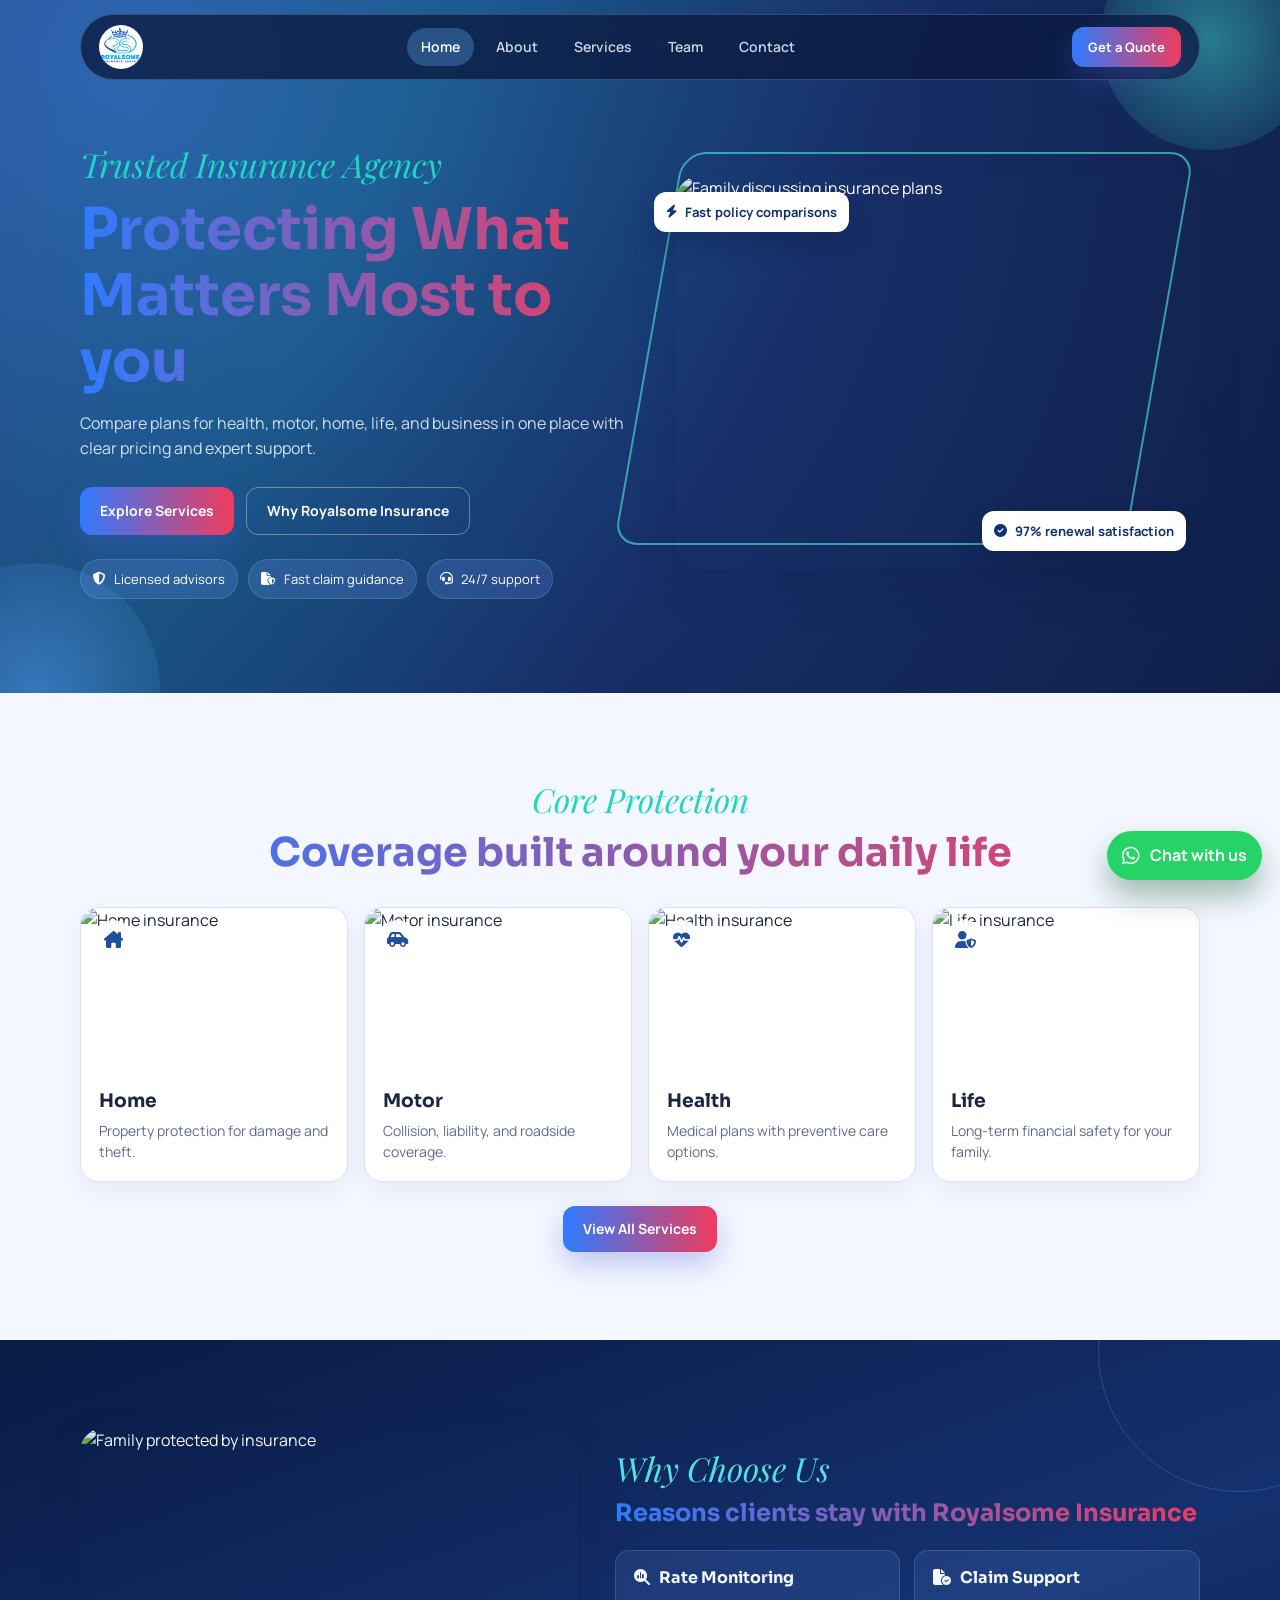
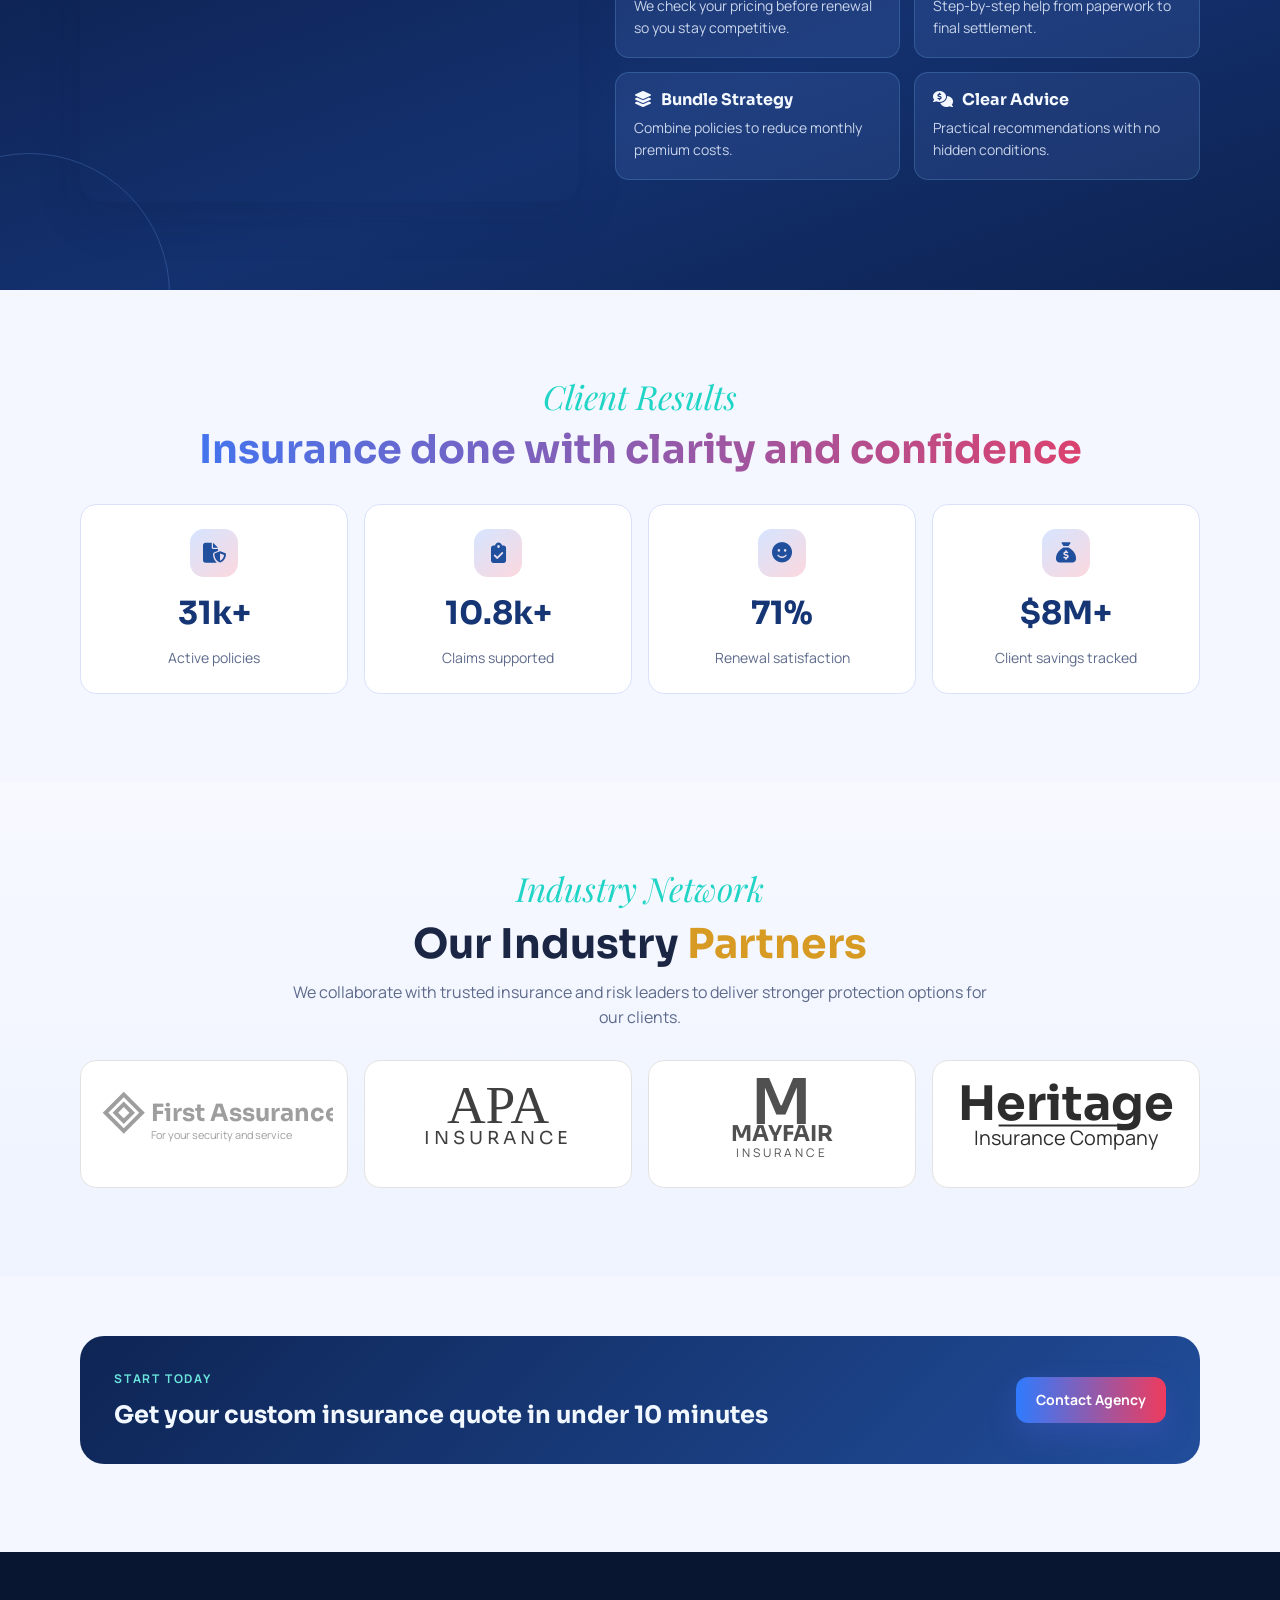
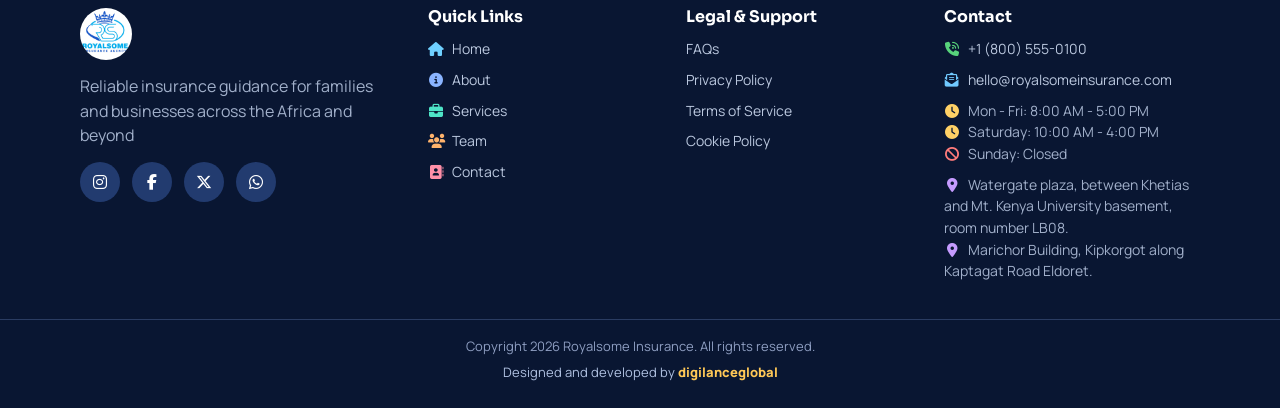
==== index.html @ ff856156 "all cahanges" ====
<!DOCTYPE html>
<html lang="en">
<head>
  <meta charset="UTF-8" />
  <meta name="viewport" content="width=device-width, initial-scale=1.0" />
  <title>Royalsome Insurance | Home</title>
  <link rel="icon" type="image/jpeg" href="images/logo.jpg" />
  <link rel="preconnect" href="https://fonts.googleapis.com" />
  <link rel="preconnect" href="https://fonts.gstatic.com" crossorigin />
  <link href="https://fonts.googleapis.com/css2?family=Manrope:wght@400;500;600;700;800&family=Playfair+Display:ital,wght@1,400;1,500&family=Sora:wght@500;600;700;800&display=swap" rel="stylesheet" />
  <link rel="stylesheet" href="https://cdnjs.cloudflare.com/ajax/libs/font-awesome/6.5.2/css/all.min.css" />
  <link rel="stylesheet" href="style.css" />
</head>
<body>
  <header class="site-header">
    <div class="container nav-wrap">
      <a href="index.html" class="brand" aria-label="Royalsome Insurance Home">
        <img src="images/logo.jpg" class="brand-logo brand-logo-header" alt="Royalsome Insurance logo" />
      </a>
      <button class="menu-toggle" type="button" aria-expanded="false" aria-controls="primary-nav" aria-label="Toggle navigation">
        <span></span>
        <span></span>
        <span></span>
      </button>
      <nav class="nav-links" id="primary-nav">
        <a href="index.html" class="active">Home</a>
        <a href="about.html">About</a>
        <a href="services.html">Services</a>
        <a href="team.html">Team</a>
        <a href="contact.html">Contact</a>
      </nav>
      <a href="contact.html" class="btn btn-small">Get a Quote</a>
    </div>
  </header>

  <main>
    <section class="hero">
      <div class="hero-glow hero-glow-1"></div>
      <div class="hero-glow hero-glow-2"></div>
      <div class="container hero-grid">
        <div class="hero-copy" data-reveal>
          <p class="eyebrow eyebrow-lite">Trusted Insurance Agency</p>
          <h1 class="gradient-text">Protecting What Matters Most to you</h1>
          <p class="hero-text">Compare plans for health, motor, home, life, and business in one place with clear pricing and expert support.</p>
          <div class="hero-actions">
            <a href="services.html" class="btn">Explore Services</a>
            <a href="about.html" class="btn btn-ghost">Why Royalsome Insurance</a>
          </div>
          <div class="hero-points">
            <span><i class="fa-solid fa-shield-halved"></i> Licensed advisors</span>
            <span><i class="fa-solid fa-file-shield"></i> Fast claim guidance</span>
            <span><i class="fa-solid fa-headset"></i> 24/7 support</span>
          </div>
        </div>

        <div class="hero-media" data-reveal>
          <img src="https://images.unsplash.com/photo-1600880292203-757bb62b4baf?auto=format&fit=crop&w=1100&q=80" alt="Family discussing insurance plans" />
          <div class="floating-badge badge-1"><i class="fa-solid fa-bolt"></i> Fast policy comparisons</div>
          <div class="floating-badge badge-2"><i class="fa-solid fa-check-circle"></i> 97% renewal satisfaction</div>
        </div>
      </div>
    </section>

    <section class="home-services section-pad">
      <div class="container">
        <p class="eyebrow eyebrow-lite center" data-reveal>Core Protection</p>
        <h2 class="gradient-text" data-reveal>Coverage built around your daily life</h2>
        <div class="mini-card-grid">
          <a class="mini-card" href="services.html" data-reveal>
            <div class="mini-card-media">
              <img src="https://images.unsplash.com/photo-1518780664697-55e3ad937233?auto=format&fit=crop&w=900&q=80" alt="Home insurance" />
              <span class="mini-service-icon"><i class="fa-solid fa-house-chimney"></i></span>
            </div>
            <div class="mini-card-body">
              <h3>Home</h3>
              <p>Property protection for damage and theft.</p>
            </div>
          </a>
          <a class="mini-card" href="services.html" data-reveal>
            <div class="mini-card-media">
              <img src="https://images.unsplash.com/photo-1533473359331-0135ef1b58bf?auto=format&fit=crop&w=900&q=80" alt="Motor insurance" />
              <span class="mini-service-icon"><i class="fa-solid fa-car-side"></i></span>
            </div>
            <div class="mini-card-body">
              <h3>Motor</h3>
              <p>Collision, liability, and roadside coverage.</p>
            </div>
          </a>
          <a class="mini-card" href="services.html" data-reveal>
            <div class="mini-card-media">
              <img src="https://images.unsplash.com/photo-1576091160550-2173dba999ef?auto=format&fit=crop&w=900&q=80" alt="Health insurance" />
              <span class="mini-service-icon"><i class="fa-solid fa-heart-pulse"></i></span>
            </div>
            <div class="mini-card-body">
              <h3>Health</h3>
              <p>Medical plans with preventive care options.</p>
            </div>
          </a>
          <a class="mini-card" href="services.html" data-reveal>
            <div class="mini-card-media">
              <img src="https://images.unsplash.com/photo-1556740749-887f6717d7e4?auto=format&fit=crop&w=900&q=80" alt="Life insurance" />
              <span class="mini-service-icon"><i class="fa-solid fa-user-shield"></i></span>
            </div>
            <div class="mini-card-body">
              <h3>Life</h3>
              <p>Long-term financial safety for your family.</p>
            </div>
          </a>
        </div>
        <div class="center-cta" data-reveal>
          <a href="services.html" class="btn">View All Services</a>
        </div>
      </div>
    </section>

    <section class="reasons section-pad dark">
      <div class="container split reverse">
        <div class="reasons-media" data-reveal>
          <img src="https://images.unsplash.com/photo-1581578731548-c64695cc6952?auto=format&fit=crop&w=900&q=80" alt="Family protected by insurance" />
        </div>
        <div class="reasons-copy" data-reveal>
          <p class="eyebrow eyebrow-lite">Why Choose Us</p>
          <h2 class="gradient-text">Reasons clients stay with Royalsome Insurance</h2>
          <div class="reason-grid">
            <article>
              <h3><i class="fa-solid fa-magnifying-glass-chart"></i> Rate Monitoring</h3>
              <p>We check your pricing before renewal so you stay competitive.</p>
            </article>
            <article>
              <h3><i class="fa-solid fa-file-circle-check"></i> Claim Support</h3>
              <p>Step-by-step help from paperwork to final settlement.</p>
            </article>
            <article>
              <h3><i class="fa-solid fa-layer-group"></i> Bundle Strategy</h3>
              <p>Combine policies to reduce monthly premium costs.</p>
            </article>
            <article>
              <h3><i class="fa-solid fa-comments-dollar"></i> Clear Advice</h3>
              <p>Practical recommendations with no hidden conditions.</p>
            </article>
          </div>
        </div>
      </div>
    </section>

    <section class="stats section-pad">
      <div class="container">
        <p class="eyebrow eyebrow-lite center" data-reveal>Client Results</p>
        <h2 class="gradient-text" data-reveal>Insurance done with clarity and confidence</h2>
        <div class="stat-grid">
          <article data-reveal>
            <i class="fa-solid fa-file-shield stat-icon"></i>
            <strong class="counter-number" data-target="42000" data-format="kPlusRound">0</strong>
            <span>Active policies</span>
          </article>
          <article data-reveal>
            <i class="fa-solid fa-clipboard-check stat-icon"></i>
            <strong class="counter-number" data-target="14900" data-format="kPlusOne">0</strong>
            <span>Claims supported</span>
          </article>
          <article data-reveal>
            <i class="fa-solid fa-face-smile stat-icon"></i>
            <strong class="counter-number" data-target="97" data-format="percent">0</strong>
            <span>Renewal satisfaction</span>
          </article>
          <article data-reveal>
            <i class="fa-solid fa-sack-dollar stat-icon"></i>
            <strong class="counter-number" data-target="11" data-format="moneyMPlus">0</strong>
            <span>Client savings tracked</span>
          </article>
        </div>
      </div>
    </section>

    <section class="partners section-pad">
      <div class="container">
        <p class="eyebrow eyebrow-lite center" data-reveal>Industry Network</p>
        <h2 data-reveal>Our Industry <span>Partners</span></h2>
        <p class="partners-copy" data-reveal>We collaborate with trusted insurance and risk leaders to deliver stronger protection options for our clients.</p>
        <div class="partners-grid">
          <article class="partner-card partner-first" data-reveal>
            <svg viewBox="0 0 240 92" role="img" aria-label="First Assurance logo">
              <g fill="none" stroke="currentColor" stroke-width="4">
                <rect x="16" y="22" width="26" height="26" transform="rotate(45 29 35)"></rect>
                <rect x="23" y="29" width="12" height="12" transform="rotate(45 29 35)"></rect>
              </g>
              <text x="56" y="43" fill="currentColor" font-size="24" font-family="Sora, sans-serif" font-weight="700">First Assurance</text>
              <text x="56" y="62" fill="currentColor" font-size="11" font-family="Manrope, sans-serif">For your security and service</text>
            </svg>
          </article>
          <article class="partner-card partner-apa" data-reveal>
            <svg viewBox="0 0 240 92" role="img" aria-label="APA Insurance logo">
              <text x="120" y="45" text-anchor="middle" fill="currentColor" font-size="54" font-family="Georgia, serif">APA</text>
              <text x="120" y="67" text-anchor="middle" fill="currentColor" font-size="18" letter-spacing="4" font-family="Sora, sans-serif">INSURANCE</text>
            </svg>
          </article>
          <article class="partner-card partner-mayfair" data-reveal>
            <svg viewBox="0 0 240 92" role="img" aria-label="Mayfair Insurance logo">
              <text x="120" y="46" text-anchor="middle" fill="currentColor" font-size="64" font-family="Sora, sans-serif" font-weight="600">M</text>
              <text x="120" y="64" text-anchor="middle" fill="currentColor" font-size="22" font-family="Sora, sans-serif" font-weight="700">MAYFAIR</text>
              <text x="120" y="80" text-anchor="middle" fill="currentColor" font-size="12" letter-spacing="3" font-family="Manrope, sans-serif">INSURANCE</text>
            </svg>
          </article>
          <article class="partner-card partner-heritage" data-reveal>
            <svg viewBox="0 0 240 92" role="img" aria-label="Heritage Insurance logo">
              <text x="120" y="42" text-anchor="middle" fill="currentColor" font-size="48" font-family="Sora, sans-serif" font-weight="700">Heritage</text>
              <line x1="52" y1="48" x2="188" y2="48" stroke="currentColor" stroke-width="2"></line>
              <text x="120" y="68" text-anchor="middle" fill="currentColor" font-size="20" font-family="Manrope, sans-serif">Insurance Company</text>
            </svg>
          </article>
        </div>
      </div>
    </section>

    <section class="contact section-pad">
      <div class="container contact-box" data-reveal>
        <div>
          <p class="eyebrow">Start Today</p>
          <h2>Get your custom insurance quote in under 10 minutes</h2>
        </div>
        <a href="contact.html" class="btn">Contact Agency</a>
      </div>
    </section>
  </main>

  <footer class="site-footer">
    <div class="container footer-grid">
      <div>
        <a href="index.html" class="brand">
          <img src="images/logo.jpg" class="brand-logo brand-logo-footer" alt="Royalsome Insurance logo" />
        </a>
        <p>Reliable insurance guidance for families and businesses across the Africa and beyond</p>
        <div class="social-links" aria-label="Social media links">
          <a href="https://instagram.com" target="_blank" rel="noopener" aria-label="Instagram"><i class="fa-brands fa-instagram"></i></a>
          <a href="https://facebook.com" target="_blank" rel="noopener" aria-label="Facebook"><i class="fa-brands fa-facebook-f"></i></a>
          <a href="https://x.com" target="_blank" rel="noopener" aria-label="X"><i class="fa-brands fa-x-twitter"></i></a>
          <a href="https://wa.me/18005550100" target="_blank" rel="noopener" aria-label="WhatsApp"><i class="fa-brands fa-whatsapp"></i></a>
        </div>
      </div>
      <div>
        <h4>Quick Links</h4>
        <a href="index.html"><i class="fa-solid fa-house"></i>Home</a>
        <a href="about.html"><i class="fa-solid fa-circle-info"></i>About</a>
        <a href="services.html"><i class="fa-solid fa-briefcase"></i>Services</a>
        <a href="team.html"><i class="fa-solid fa-users"></i>Team</a>
        <a href="contact.html"><i class="fa-solid fa-address-book"></i>Contact</a>
      </div>
      <div>
        <h4>Legal & Support</h4>
        <a href="#">FAQs</a>
        <a href="#">Privacy Policy</a>
        <a href="#">Terms of Service</a>
        <a href="#">Cookie Policy</a>
      </div>
      <div>
        <h4>Contact</h4>
        <a href="tel:+18005550100"><i class="fa-solid fa-phone-volume"></i>+1 (800) 555-0100</a>
        <a href="mailto:hello@royalsomeinsurance.com"><i class="fa-solid fa-envelope-open-text"></i>hello@royalsomeinsurance.com</a>
        <p class="footer-meta"><i class="fa-solid fa-clock"></i>Mon - Fri: 8:00 AM - 5:00 PM<br><i class="fa-solid fa-clock"></i>Saturday: 10:00 AM - 4:00 PM<br><i class="fa-solid fa-ban"></i>Sunday: Closed</p>
        <p class="footer-meta"><i class="fa-solid fa-location-dot"></i>Watergate plaza, between Khetias and Mt. Kenya University basement, room number LB08.<br><i class="fa-solid fa-location-dot"></i>Marichor Building, Kipkorgot along Kaptagat Road Eldoret.</p>
      </div>
    </div>
    <p class="copyright">
      <span class="copyright-main">Copyright <span id="year"></span> Royalsome Insurance. All rights reserved.</span>
      <span class="dev-credit">Designed and developed by <a href="https://digilanceglobal.com" target="_blank" rel="noopener">digilanceglobal</a></span>
    </p>
  </footer>
  <a class="whatsapp-float" href="https://wa.me/18005550100?text=Hi%20Royalsome%20Insurance%2C%20I%20need%20help%20with%20an%20insurance%20quote." target="_blank" rel="noopener" aria-label="Chat with us on WhatsApp">
    <i class="fa-brands fa-whatsapp"></i>
    <span>Chat with us</span>
  </a>

  <script src="script.js"></script>
</body>
</html>
---- style.css ----
:root {
  --bg: #f4f7ff;
  --ink: #1a2643;
  --muted: #5d6a8b;
  --teal: #20d4c6;
  --sky: #5da8ff;
  --grad-blue: #2f7bff;
  --grad-red: #ef3b5d;
  --stroke: #d9e2fb;
  --shadow: 0 18px 45px rgba(16, 28, 70, 0.14);
}

* { box-sizing: border-box; }
html, body { margin: 0; padding: 0; }
body { font-family: "Manrope", sans-serif; color: var(--ink); background: var(--bg); line-height: 1.55; }
img { max-width: 100%; display: block; }
a { color: inherit; text-decoration: none; }
.container { width: min(1120px, 92vw); margin: 0 auto; }
h1, h2, h3, h4 { margin: 0; font-family: "Sora", sans-serif; line-height: 1.15; }
p { margin: 0; }
.section-pad { padding: 88px 0; }

.site-header { position: fixed; top: 0; left: 0; right: 0; z-index: 120; padding: 14px 0; }
.nav-wrap {
  display: flex; align-items: center; justify-content: space-between; position: relative;
  gap: 18px; padding: 10px 18px; border-radius: 999px;
  background: rgba(11, 26, 63, 0.76); border: 1px solid rgba(179, 207, 255, 0.24); backdrop-filter: blur(10px);
}
.brand { display: inline-flex; align-items: center; line-height: 1; }
.brand-logo {
  width: auto;
  object-fit: cover;
  display: block;
  border-radius: 50%;
  aspect-ratio: 1 / 1;
}
.brand-logo-header {
  width: 44px;
  height: 44px;
}
.brand-logo-footer {
  width: 52px;
  height: 52px;
}

.menu-toggle {
  display: none; width: 42px; height: 42px; border: 1px solid rgba(176, 210, 255, 0.35);
  border-radius: 12px; background: rgba(83, 151, 241, 0.15); cursor: pointer; padding: 0;
}
.menu-toggle span {
  display: block; width: 18px; height: 2px; background: #fff; border-radius: 2px; margin: 4px auto;
  transition: transform 0.22s ease, opacity 0.22s ease;
}
.menu-toggle.is-open span:nth-child(1) { transform: translateY(6px) rotate(45deg); }
.menu-toggle.is-open span:nth-child(2) { opacity: 0; }
.menu-toggle.is-open span:nth-child(3) { transform: translateY(-6px) rotate(-45deg); }

.nav-links { display: flex; align-items: center; gap: 8px; }
.nav-links a {
  padding: 8px 14px; border-radius: 999px; color: rgba(238, 246, 255, 0.85);
  font-size: 14px; font-weight: 600; transition: background 0.2s ease, color 0.2s ease;
}
.nav-links a:hover, .nav-links a.active { color: #fff; background: rgba(99, 181, 255, 0.3); }

.btn {
  display: inline-flex; align-items: center; justify-content: center; border: 0; border-radius: 12px;
  padding: 12px 20px; font-weight: 700; font-size: 14px; color: #fff;
  background: linear-gradient(90deg, var(--grad-blue), var(--grad-red));
  box-shadow: 0 12px 28px rgba(78, 93, 212, 0.32); cursor: pointer;
  transition: transform 0.25s ease, box-shadow 0.25s ease;
}
.btn:hover { transform: translateY(-2px); box-shadow: 0 16px 30px rgba(88, 82, 198, 0.42); }
.btn-small { padding: 10px 16px; font-size: 13px; }
.btn-ghost { color: #fff; background: transparent; border: 1px solid rgba(255,255,255,.34); box-shadow: none; }
.btn.is-loading { opacity: .75; pointer-events: none; }

.hero {
  position: relative; overflow: hidden; padding: 146px 0 94px;
  background: radial-gradient(circle at 10% 10%, #2852a3 0%, #1a3574 38%, #0f1f49 100%); color: #fff;
}
.hero::before {
  content: ""; position: absolute; inset: 0;
  background: linear-gradient(118deg, rgba(89,188,255,.17), rgba(26,223,205,.18), transparent 58%);
}
.hero-glow { position: absolute; border-radius: 50%; opacity: .6; animation: float 10s ease-in-out infinite; }
.hero-glow-1 { width: 220px; height: 220px; background: radial-gradient(circle, rgba(71,241,221,.7), rgba(71,241,221,0)); top: -70px; right: -40px; }
.hero-glow-2 { width: 250px; height: 250px; background: radial-gradient(circle, rgba(89,165,255,.75), rgba(89,165,255,0)); bottom: -120px; left: -90px; animation-delay: 1.1s; }
.hero-grid { position: relative; display: grid; grid-template-columns: 1.03fr .97fr; gap: 40px; align-items: center; }

.eyebrow {
  text-transform: uppercase; letter-spacing: 1.8px; font-size: 12px; font-weight: 700;
  color: var(--teal); margin-bottom: 14px;
}
.eyebrow.center { text-align: center; }
.eyebrow-lite {
  font-family: "Playfair Display", serif; font-style: italic; font-weight: 400;
  font-size: clamp(1.45rem, 2.6vw, 2.25rem); line-height: 1.1; text-transform: none; letter-spacing: 0;
}
.hero h1, .page-hero h1 { font-size: clamp(2rem, 4.5vw, 3.8rem); }
.gradient-text {
  background: linear-gradient(90deg, var(--grad-blue), var(--grad-red));
  -webkit-background-clip: text; background-clip: text; -webkit-text-fill-color: transparent; color: transparent;
}
.hero-text { margin-top: 16px; color: rgba(236,243,255,.88); max-width: 570px; }
.hero-actions { margin-top: 26px; display: flex; gap: 12px; }
.hero-points { margin-top: 24px; display: flex; flex-wrap: wrap; gap: 10px; }
.hero-points span {
  background: rgba(114,159,255,.2); border: 1px solid rgba(107,233,220,.2);
  border-radius: 999px; padding: 9px 12px; font-size: 13px; display: inline-flex; align-items: center; gap: 8px;
}
.hero-media { position: relative; }
.hero-media::before {
  content: ""; position: absolute; left: -28px; right: 40px; top: -24px; bottom: 24px;
  border: 2px solid rgba(82,233,215,.62); border-radius: 24px; transform: skewX(-10deg);
}
.hero-media img {
  width: 100%; aspect-ratio: 4/3; object-fit: cover; border-radius: 24px;
  box-shadow: var(--shadow); position: relative; z-index: 1;
}
.floating-badge {
  position: absolute; z-index: 3; background: #fff; color: #10306f; border-radius: 12px;
  padding: 10px 12px; font-weight: 700; font-size: 13px; box-shadow: 0 12px 26px rgba(6,21,58,.25);
  display: inline-flex; align-items: center; gap: 8px;
}
.badge-1 { top: 16px; left: -22px; }
.badge-2 { right: 14px; bottom: 18px; }

.home-services h2, .stats h2, .muted-bg h2 { text-align: center; font-size: clamp(1.65rem,3.1vw,2.55rem); margin-bottom: 30px; }
.mini-card-grid { display: grid; grid-template-columns: repeat(4,minmax(0,1fr)); gap: 16px; }
.mini-card {
  background: #fff; border-radius: 18px; border: 1px solid var(--stroke); overflow: hidden; display: block;
  box-shadow: 0 9px 24px rgba(12,30,80,.06); transition: transform .28s ease, box-shadow .28s ease;
}
.mini-card:hover { transform: translateY(-6px); box-shadow: 0 20px 34px rgba(16,29,70,.17); }
.mini-card-media { position: relative; overflow: hidden; }
.mini-card-media img { width: 100%; aspect-ratio: 16/10; object-fit: cover; transition: transform .32s ease; }
.mini-card:hover .mini-card-media img { transform: scale(1.08); }
.mini-service-icon {
  position: absolute; top: 12px; left: 12px; width: 40px; height: 40px; border-radius: 50%;
  display: grid; place-items: center; background: rgba(255,255,255,.92); color: #204f9d; font-size: 17px;
}
.mini-card-body { padding: 16px 18px 18px; }
.mini-card-body h3 { margin-bottom: 8px; }
.mini-card-body p { font-size: 14px; color: var(--muted); }
.center-cta { margin-top: 24px; text-align: center; }

.dark {
  background: linear-gradient(160deg, #0a1b44, #14316f 60%, #0c2250); color: #f4f8ff; position: relative; overflow: hidden;
}
.dark::before, .dark::after {
  content: ""; position: absolute; width: 280px; height: 280px; border-radius: 50%;
  border: 1px solid rgba(118,171,255,.24);
}
.dark::before { top: -130px; right: -100px; }
.dark::after { bottom: -145px; left: -112px; }
.split { display: grid; grid-template-columns: 1fr 1fr; gap: 36px; align-items: center; }
.split.reverse { grid-template-columns: .92fr 1.08fr; }
.reasons-copy .eyebrow { color: #54dfe3; }
.reason-grid { margin-top: 22px; display: grid; grid-template-columns: repeat(2,minmax(0,1fr)); gap: 14px; }
.reason-grid article { padding: 18px; border-radius: 14px; background: rgba(124,166,255,.12); border: 1px solid rgba(126,202,255,.2); }
.reason-grid h3 { font-size: 1rem; margin-bottom: 8px; }
.reason-grid i { margin-right: 6px; }
.reason-grid p { font-size: 14px; color: rgba(234,242,255,.84); }
.reasons-media img, .soft-image {
  width: 100%; border-radius: 24px; box-shadow: var(--shadow); aspect-ratio: 4/3; object-fit: cover;
}

.stat-grid { display: grid; grid-template-columns: repeat(4,minmax(0,1fr)); gap: 16px; }
.stat-grid article { background: #fff; border-radius: 16px; border: 1px solid var(--stroke); padding: 24px 16px; text-align: center; }
.stat-icon {
  width: 48px; height: 48px; margin: 0 auto 12px; border-radius: 14px; display: grid; place-items: center;
  font-size: 20px; color: #1f4f9d; background: linear-gradient(140deg, rgba(47,123,255,.2), rgba(239,59,93,.2));
}
.stat-grid strong { font-size: 2rem; font-family: "Sora", sans-serif; color: #153574; display: block; margin-bottom: 6px; }
.stat-grid span { color: var(--muted); font-size: 14px; }

.partners { background: linear-gradient(180deg, #f7f9ff, #eef3ff); }
.partners h2 { text-align: center; font-size: clamp(1.7rem,3.2vw,2.7rem); margin-bottom: 12px; }
.partners h2 span { color: #d79a23; }
.partners-copy { max-width: 700px; margin: 0 auto 30px; text-align: center; color: var(--muted); }
.partners-grid { display: grid; grid-template-columns: repeat(4,minmax(0,1fr)); gap: 16px; }
.partner-card {
  --partner-color: #58617b; background: #fff; border: 1px solid var(--stroke); border-radius: 16px; min-height: 128px;
  display: grid; place-items: center; padding: 14px; color: var(--partner-color); filter: grayscale(1) saturate(0); opacity: .84;
  transition: filter .28s ease, opacity .28s ease, transform .28s ease, box-shadow .28s ease;
}
.partner-card:hover { filter: grayscale(0) saturate(1); opacity: 1; transform: translateY(-5px); box-shadow: 0 16px 28px rgba(15,27,66,.15); }
.partner-card svg { width: 100%; height: auto; }
.partner-first { --partner-color: #d79a23; }
.partner-apa { --partner-color: #234084; }
.partner-mayfair { --partner-color: #405362; }
.partner-heritage { --partner-color: #1d2e57; }

.page-hero {
  padding: 150px 0 78px; background: linear-gradient(145deg, #0d2557, #163778 62%, #1a4a95);
  color: #fff; text-align: center;
}
.page-hero p { margin: 14px auto 0; max-width: 720px; color: rgba(232,241,255,.88); }
.copy { color: var(--muted); margin-top: 12px; }
.list-check { margin: 18px 0 0; padding: 0; list-style: none; }
.list-check li { margin-bottom: 10px; color: #33486f; display: flex; align-items: center; gap: 8px; }
.list-check i { color: #1a59ae; }
.muted-bg { background: linear-gradient(180deg, #f7f9ff, #eff4ff); }

.value-grid { display: grid; grid-template-columns: repeat(3,minmax(0,1fr)); gap: 16px; }
.value-grid article { background: #fff; border: 1px solid var(--stroke); border-radius: 18px; padding: 24px 20px; }
.value-grid i {
  width: 42px; height: 42px; border-radius: 12px; display: grid; place-items: center; font-size: 17px; margin-bottom: 12px;
  background: linear-gradient(150deg, rgba(32,212,198,.24), rgba(93,167,255,.28)); color: #184d96;
}
.value-grid h3 { margin-bottom: 8px; }
.value-grid p { color: var(--muted); font-size: 14px; }

.service-grid { display: grid; grid-template-columns: repeat(3,minmax(0,1fr)); gap: 18px; }
.service-box {
  background: #fff; border-radius: 18px; border: 1px solid var(--stroke); overflow: hidden;
  box-shadow: 0 10px 22px rgba(16,29,70,.08); transition: transform .3s ease, box-shadow .3s ease;
}
.service-box:hover { transform: translateY(-7px); box-shadow: 0 20px 36px rgba(12,27,67,.18); }
.service-image { position: relative; overflow: hidden; }
.service-image::after { content: ""; position: absolute; inset: 0; background: linear-gradient(to top, rgba(8,23,58,.7), rgba(8,23,58,0)); opacity: .66; transition: opacity .3s ease; }
.service-box:hover .service-image::after { opacity: .4; }
.service-image img { width: 100%; aspect-ratio: 16/10; object-fit: cover; transition: transform .35s ease; }
.service-box:hover .service-image img { transform: scale(1.08); }
.service-icon {
  position: absolute; top: 14px; left: 14px; z-index: 2; width: 42px; height: 42px; border-radius: 50%;
  display: grid; place-items: center; background: rgba(255,255,255,.9); color: #123a84; font-size: 18px;
}
.service-body { padding: 20px 18px 22px; }
.service-body h3 { margin-bottom: 8px; font-size: 1rem; }
.service-body p { font-size: 14px; color: var(--muted); }

.team-page { background: linear-gradient(165deg, #0b1f4b, #123068); }
.team-page-grid { display: grid; grid-template-columns: repeat(4,minmax(0,1fr)); gap: 16px; }
.team-page-grid article {
  background: rgba(231,238,255,.08); border: 1px solid rgba(137,203,255,.28); border-radius: 18px;
  padding: 20px 16px; text-align: center; color: #f2f7ff;
}
.team-page-grid img {
  width: 96px; height: 96px; border-radius: 50%; object-fit: cover; margin: 0 auto 12px;
  border: 3px solid rgba(255,255,255,.4);
}
.team-page-grid h3 { font-size: 1.05rem; }
.team-page-grid p { margin-top: 4px; color: rgba(233,242,255,.88); font-size: 14px; }
.team-page-grid span {
  margin-top: 10px; display: inline-flex; align-items: center; gap: 8px; font-size: 12px;
  color: rgba(226,248,255,.9); background: rgba(102,184,255,.2); padding: 8px 11px; border-radius: 999px;
}

.contact { padding-top: 60px; }
.contact-box {
  background: linear-gradient(135deg, #0e2555, #214d9a); color: #f2f8ff; border-radius: 24px;
  display: flex; align-items: center; justify-content: space-between; gap: 22px; padding: 34px;
}
.contact-box .eyebrow { color: #6be5db; }
.contact-layout { display: grid; grid-template-columns: .95fr 1.05fr; gap: 26px; }
.contact-info, .contact-form { background: #fff; border: 1px solid var(--stroke); border-radius: 18px; padding: 24px; }
.contact-info h2 { margin-bottom: 14px; }
.info-list p { display: flex; align-items: center; gap: 10px; margin-bottom: 12px; color: #33486f; }
.info-list i {
  width: 28px; height: 28px; border-radius: 8px; display: grid; place-items: center;
  background: rgba(50,180,238,.16); color: #144288;
}
.contact-form { display: grid; gap: 10px; }
.contact-form label { font-size: 13px; font-weight: 700; color: #243a65; }
.contact-form input, .contact-form select, .contact-form textarea {
  width: 100%; border-radius: 12px; border: 1px solid #cfdbfb; background: #f8faff; padding: 11px 12px; font: inherit;
}
.contact-form textarea { resize: vertical; }
.contact-form .btn { margin-top: 4px; }
.form-status { min-height: 20px; font-size: 13px; font-weight: 600; }
.form-status.success { color: #1a7f44; }
.form-status.error { color: #b93a45; }

.site-footer { background: #091632; color: rgba(233,242,255,.85); padding: 56px 0 26px; }
.footer-grid { display: grid; grid-template-columns: 1.25fr .9fr .9fr 1fr; gap: 28px; }
.site-footer .brand { margin-bottom: 14px; }
.footer-grid > div > p { color: rgba(215,229,255,.74); max-width: 350px; }
.social-links { margin-top: 14px; display: flex; align-items: center; justify-content: flex-start; gap: 12px; }
.social-links a {
  width: 40px; height: 40px; margin: 0; display: inline-flex; align-items: center; justify-content: center;
  border-radius: 50%; border: none; background: #223b6f; color: #fff; line-height: 1;
  transition: transform .22s ease, background .22s ease, color .22s ease;
}
.social-links i { width: 1em; text-align: center; font-size: 16px; line-height: 1; display: block; }
.social-links a:hover { transform: translateY(-2px); background: #2e58a2; color: #fff; }

.site-footer h4 { font-size: 1rem; color: #fff; margin-bottom: 12px; }
.footer-grid > div > a { display: block; margin-bottom: 9px; font-size: 14px; color: rgba(221,233,255,.84); }
.footer-grid > div > a:hover { color: #fff; }
.footer-grid > div > a i, .footer-meta i { width: 16px; margin-right: 8px; text-align: center; }
.footer-meta { margin: 0 0 9px; font-size: 14px; color: rgba(221,233,255,.84); line-height: 1.55; }

.footer-grid .fa-house { color: #6fd0ff; }
.footer-grid .fa-circle-info { color: #8ab4ff; }
.footer-grid .fa-briefcase { color: #4ee4c7; }
.footer-grid .fa-users { color: #ffb36c; }
.footer-grid .fa-address-book { color: #ff8fa8; }
.footer-grid .fa-phone-volume { color: #57d37b; }
.footer-grid .fa-envelope-open-text { color: #70c9ff; }
.footer-grid .fa-clock { color: #ffd166; }
.footer-grid .fa-ban { color: #ff7b7b; }
.footer-grid .fa-location-dot { color: #c59bff; }

.copyright {
  text-align: center; margin-top: 28px; padding-top: 16px; border-top: 1px solid rgba(139,173,240,.25);
  font-size: 13px; color: rgba(199,216,255,.7);
}
.copyright-main { white-space: nowrap; }
.dev-credit { display: block; margin-top: 6px; color: rgba(205,222,255,.85); }
.copyright a { display: inline; margin: 0; color: #ffc857; font-weight: 800; text-decoration: none; }
.copyright a:hover { color: #ffd98a; text-decoration: none; }

.whatsapp-float {
  position: fixed; right: 18px; bottom: 20px; z-index: 220; display: inline-flex; align-items: center; gap: 10px;
  border-radius: 999px; padding: 12px 15px; background: #25d366; color: #fff; box-shadow: 0 16px 30px rgba(12,78,39,.36);
  font-weight: 700; transition: transform .24s ease, box-shadow .24s ease;
}
.whatsapp-float:hover { transform: translateY(-2px); box-shadow: 0 18px 32px rgba(10,94,43,.46); }
.whatsapp-float i { font-size: 20px; }

[data-reveal] { opacity: 0; transform: translateY(18px); transition: opacity .56s ease, transform .56s ease; }
[data-reveal].in-view { opacity: 1; transform: translateY(0); }

@keyframes float { 0%,100% { transform: translateY(0); } 50% { transform: translateY(-12px); } }

@media (max-width: 1120px) {
  .nav-links { gap: 3px; }
  .nav-links a { padding: 8px 10px; }
}

@media (max-width: 980px) {
  .hero-grid, .split, .split.reverse, .contact-layout { grid-template-columns: 1fr; }
  .hero-media { margin-top: 8px; }
  .mini-card-grid, .partners-grid, .service-grid, .stat-grid, .team-page-grid, .value-grid { grid-template-columns: repeat(2,minmax(0,1fr)); }
  .footer-grid { grid-template-columns: 1fr 1fr; }
  .contact-box { flex-direction: column; align-items: flex-start; }
}

@media (max-width: 760px) {
  .nav-wrap { border-radius: 20px; padding: 10px 12px; justify-content: space-between; }
  .brand-logo-header { height: 36px; }
  .menu-toggle { display: inline-block; }
  .nav-wrap > .btn-small { display: none; }
  .nav-links {
    position: absolute; top: calc(100% + 8px); left: 0; right: 0; z-index: 200;
    display: flex; flex-direction: column; align-items: stretch; gap: 4px;
    background: rgba(10,23,56,.97); border: 1px solid rgba(146,194,255,.28); border-radius: 16px; padding: 8px;
    max-height: 0; opacity: 0; overflow: hidden; pointer-events: none; transform: translateY(-8px);
    transition: max-height .28s ease, opacity .28s ease, transform .28s ease;
  }
  .nav-links.open { max-height: 320px; opacity: 1; pointer-events: auto; transform: translateY(0); }
  .nav-links a { text-align: center; }
  .hero { padding-top: 170px; }
  .hero-actions { flex-direction: column; align-items: stretch; }
  .floating-badge { position: static; margin-top: 10px; }
  .badge-1, .badge-2 { left: auto; right: auto; top: auto; bottom: auto; }
  .section-pad { padding: 72px 0; }
  .page-hero { padding-top: 176px; }
  .mini-card-grid, .partners-grid, .reason-grid, .service-grid, .stat-grid, .team-page-grid, .value-grid, .footer-grid { grid-template-columns: 1fr; }
  .contact-box { padding: 24px; }
  .whatsapp-float { padding: 12px; border-radius: 14px; }
  .whatsapp-float span { display: none; }
}
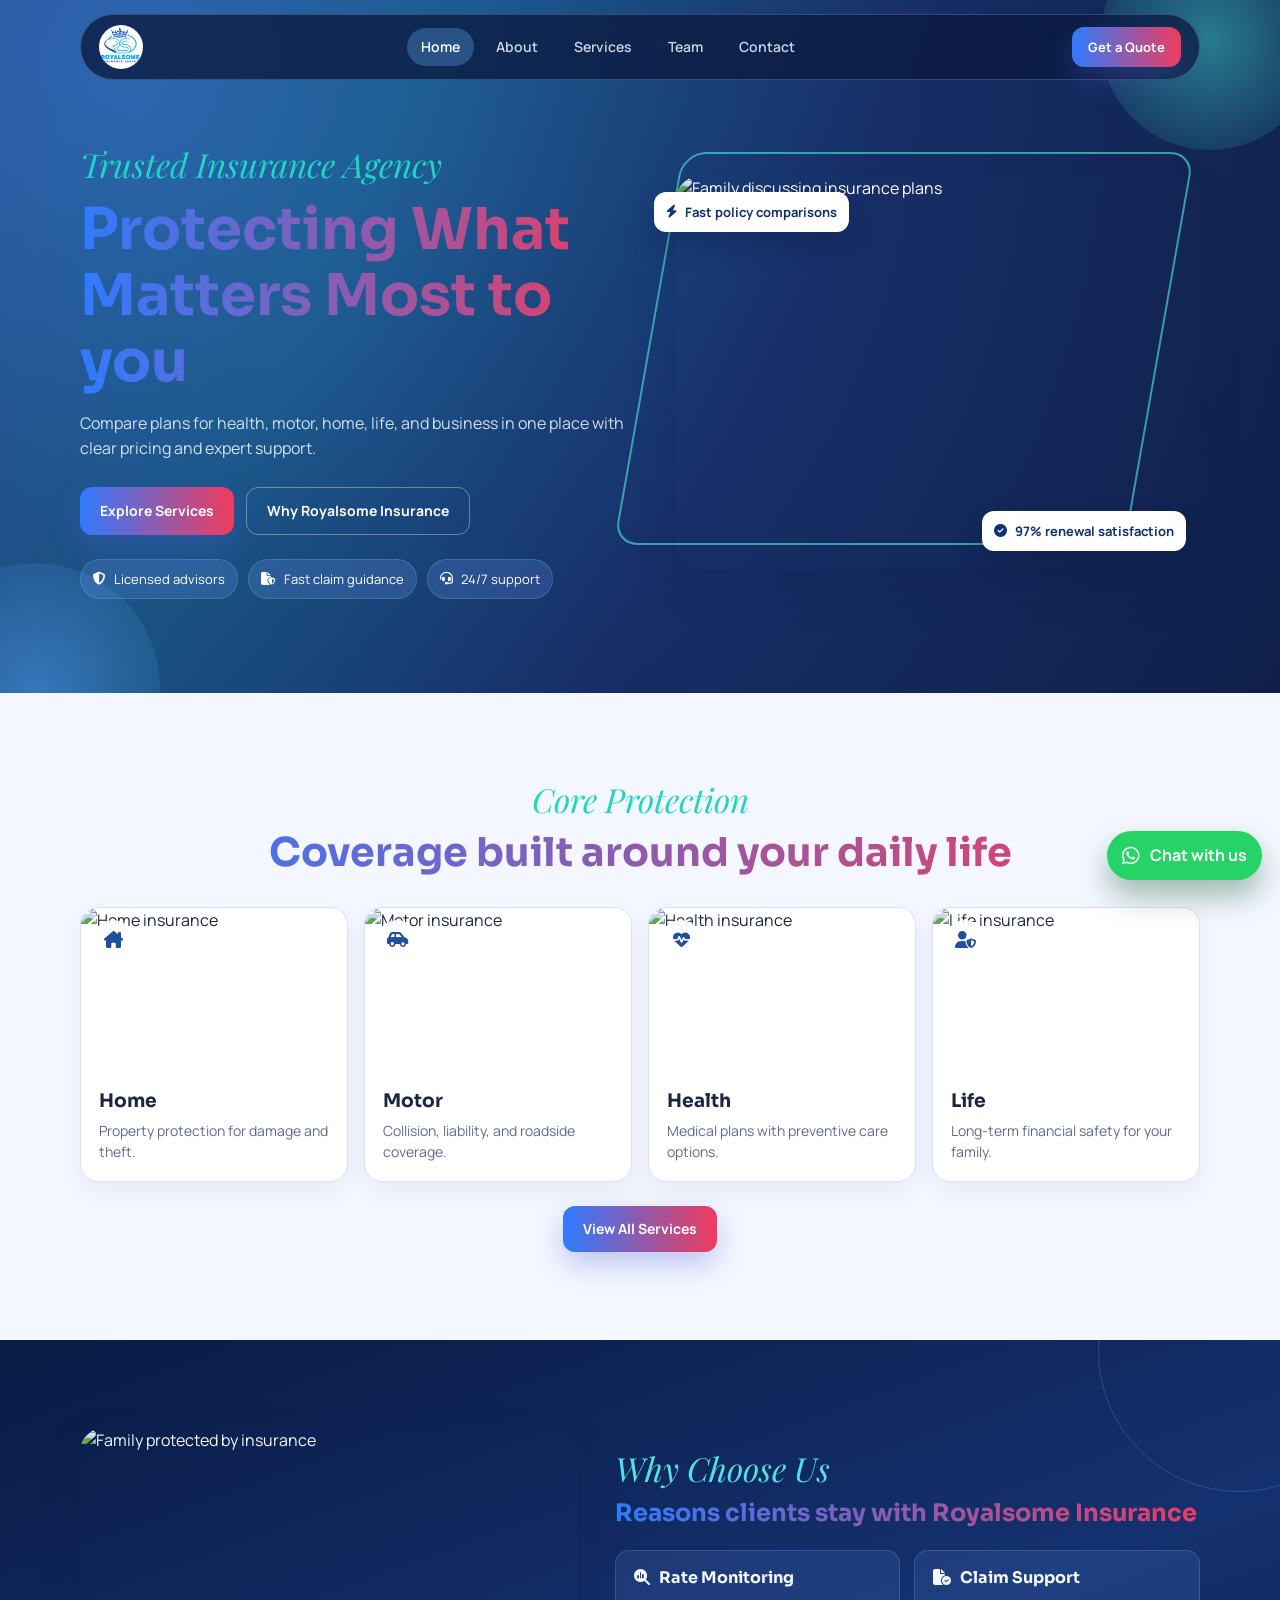
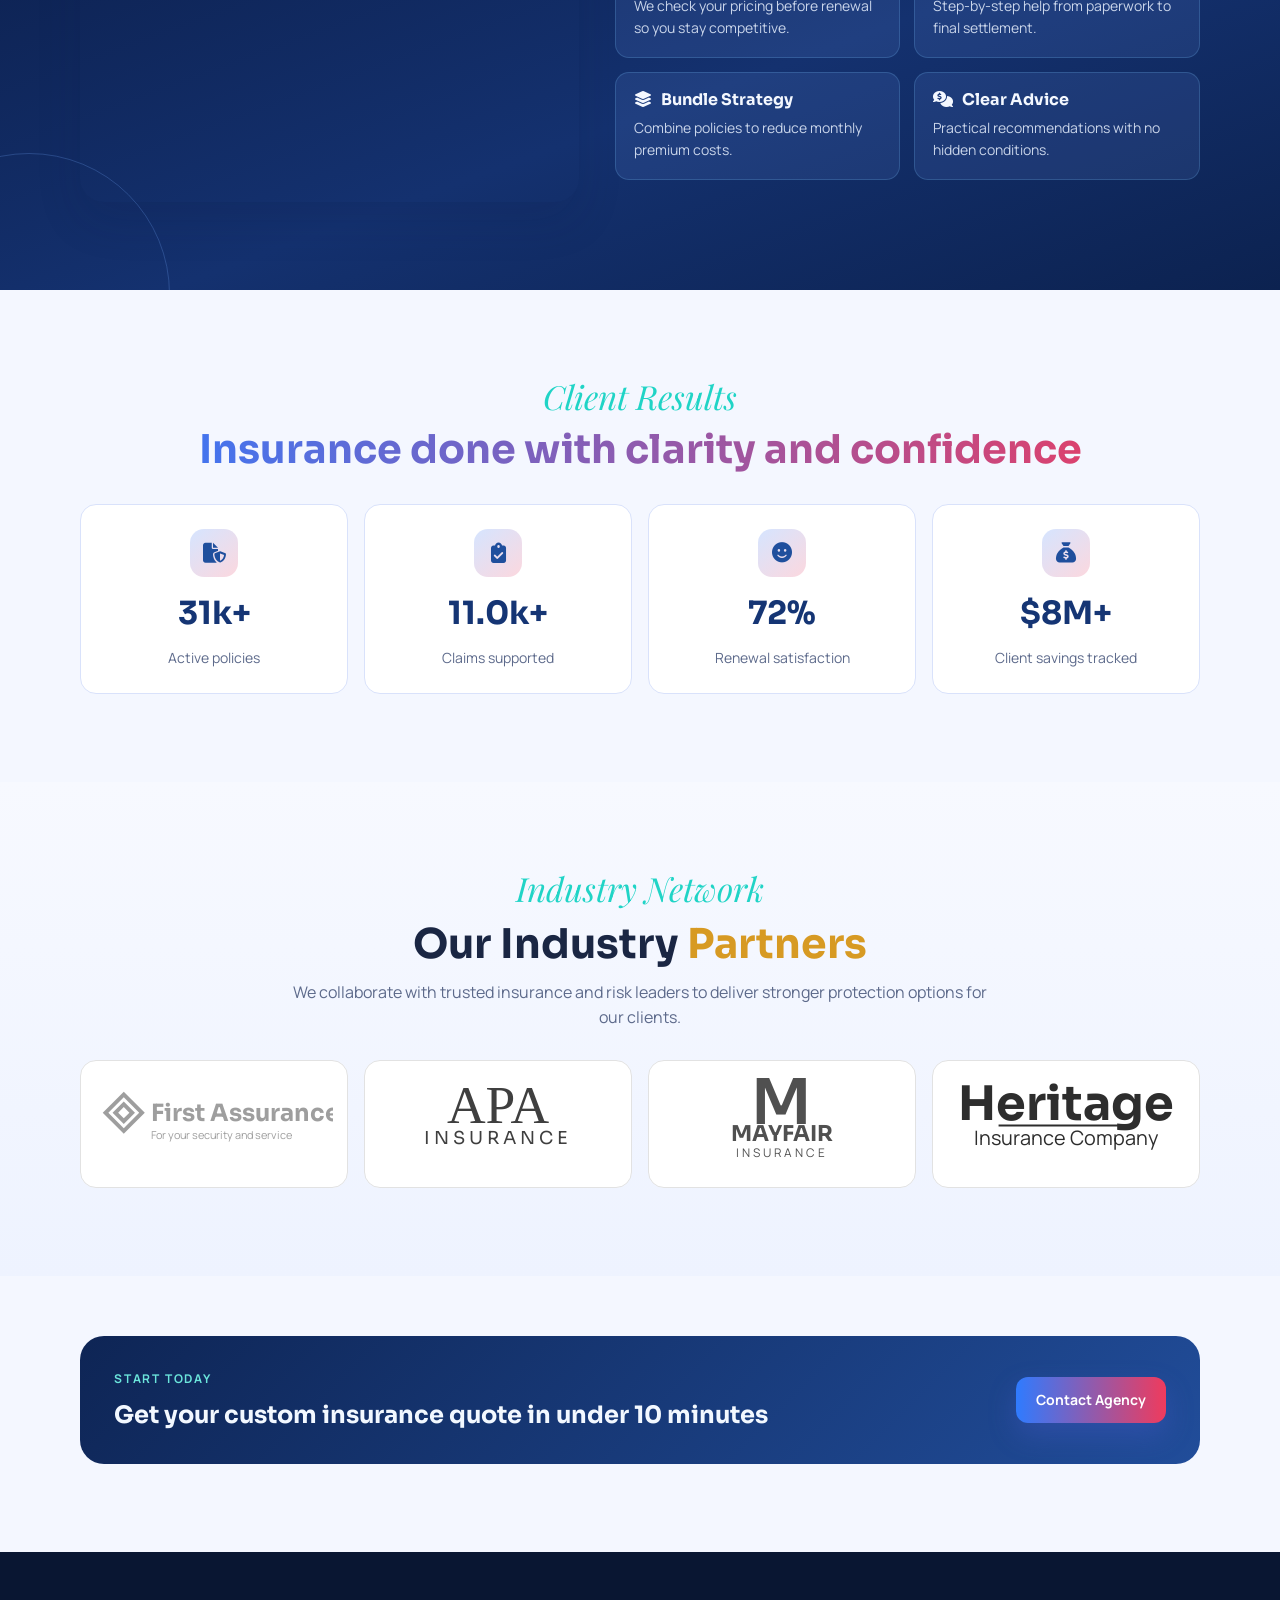
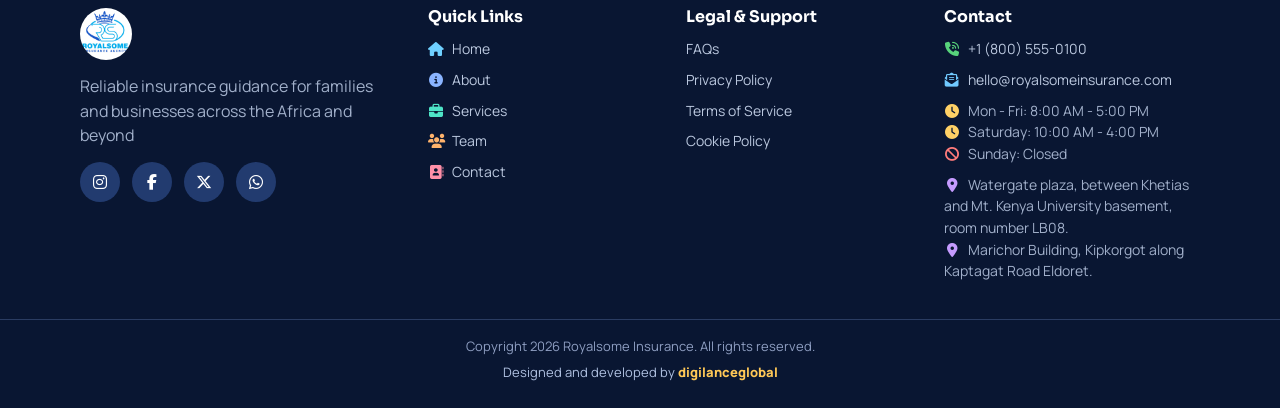
==== commit 272ac1aa: "path changes" ====
--- a/index.html
+++ b/index.html
@@ -4,7 +4,7 @@
   <meta charset="UTF-8" />
   <meta name="viewport" content="width=device-width, initial-scale=1.0" />
   <title>Royalsome Insurance | Home</title>
-  <link rel="icon" type="image/jpeg" href="images/logo.jpg" />
+  <link rel="icon" type="image/jpeg" href="public/images/logo.jpg" />
   <link rel="preconnect" href="https://fonts.googleapis.com" />
   <link rel="preconnect" href="https://fonts.gstatic.com" crossorigin />
   <link href="https://fonts.googleapis.com/css2?family=Manrope:wght@400;500;600;700;800&family=Playfair+Display:ital,wght@1,400;1,500&family=Sora:wght@500;600;700;800&display=swap" rel="stylesheet" />
@@ -15,7 +15,7 @@
   <header class="site-header">
     <div class="container nav-wrap">
       <a href="index.html" class="brand" aria-label="Royalsome Insurance Home">
-        <img src="images/logo.jpg" class="brand-logo brand-logo-header" alt="Royalsome Insurance logo" />
+        <img src="public/images/logo.jpg" class="brand-logo brand-logo-header" alt="Royalsome Insurance logo" />
       </a>
       <button class="menu-toggle" type="button" aria-expanded="false" aria-controls="primary-nav" aria-label="Toggle navigation">
         <span></span>
@@ -227,7 +227,7 @@
     <div class="container footer-grid">
       <div>
         <a href="index.html" class="brand">
-          <img src="images/logo.jpg" class="brand-logo brand-logo-footer" alt="Royalsome Insurance logo" />
+          <img src="public/images/logo.jpg" class="brand-logo brand-logo-footer" alt="Royalsome Insurance logo" />
         </a>
         <p>Reliable insurance guidance for families and businesses across the Africa and beyond</p>
         <div class="social-links" aria-label="Social media links">
--- a/style.css
+++ b/style.css
@@ -339,7 +339,7 @@
 
 @media (max-width: 760px) {
   .nav-wrap { border-radius: 20px; padding: 10px 12px; justify-content: space-between; }
-  .brand-logo-header { height: 36px; }
+  .brand-logo-header { width: 36px; height: 36px; }
   .menu-toggle { display: inline-block; }
   .nav-wrap > .btn-small { display: none; }
   .nav-links {
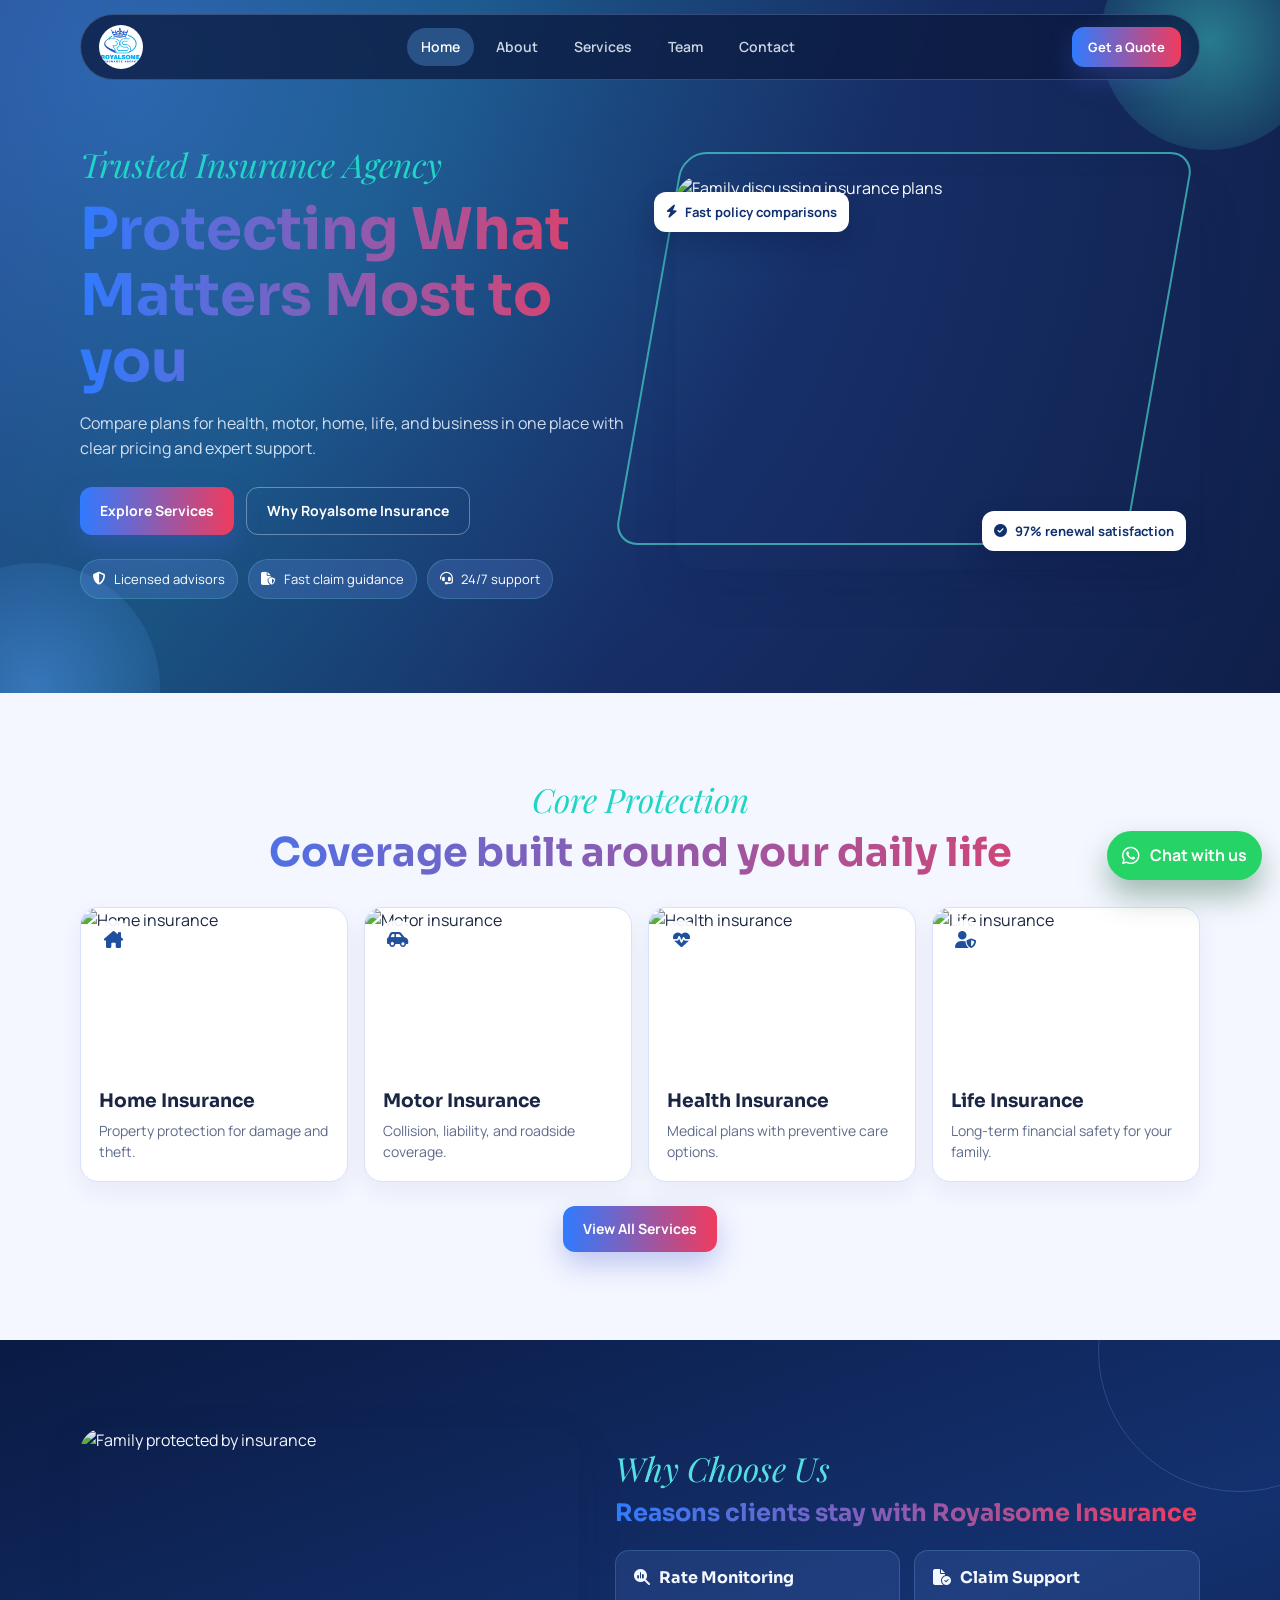
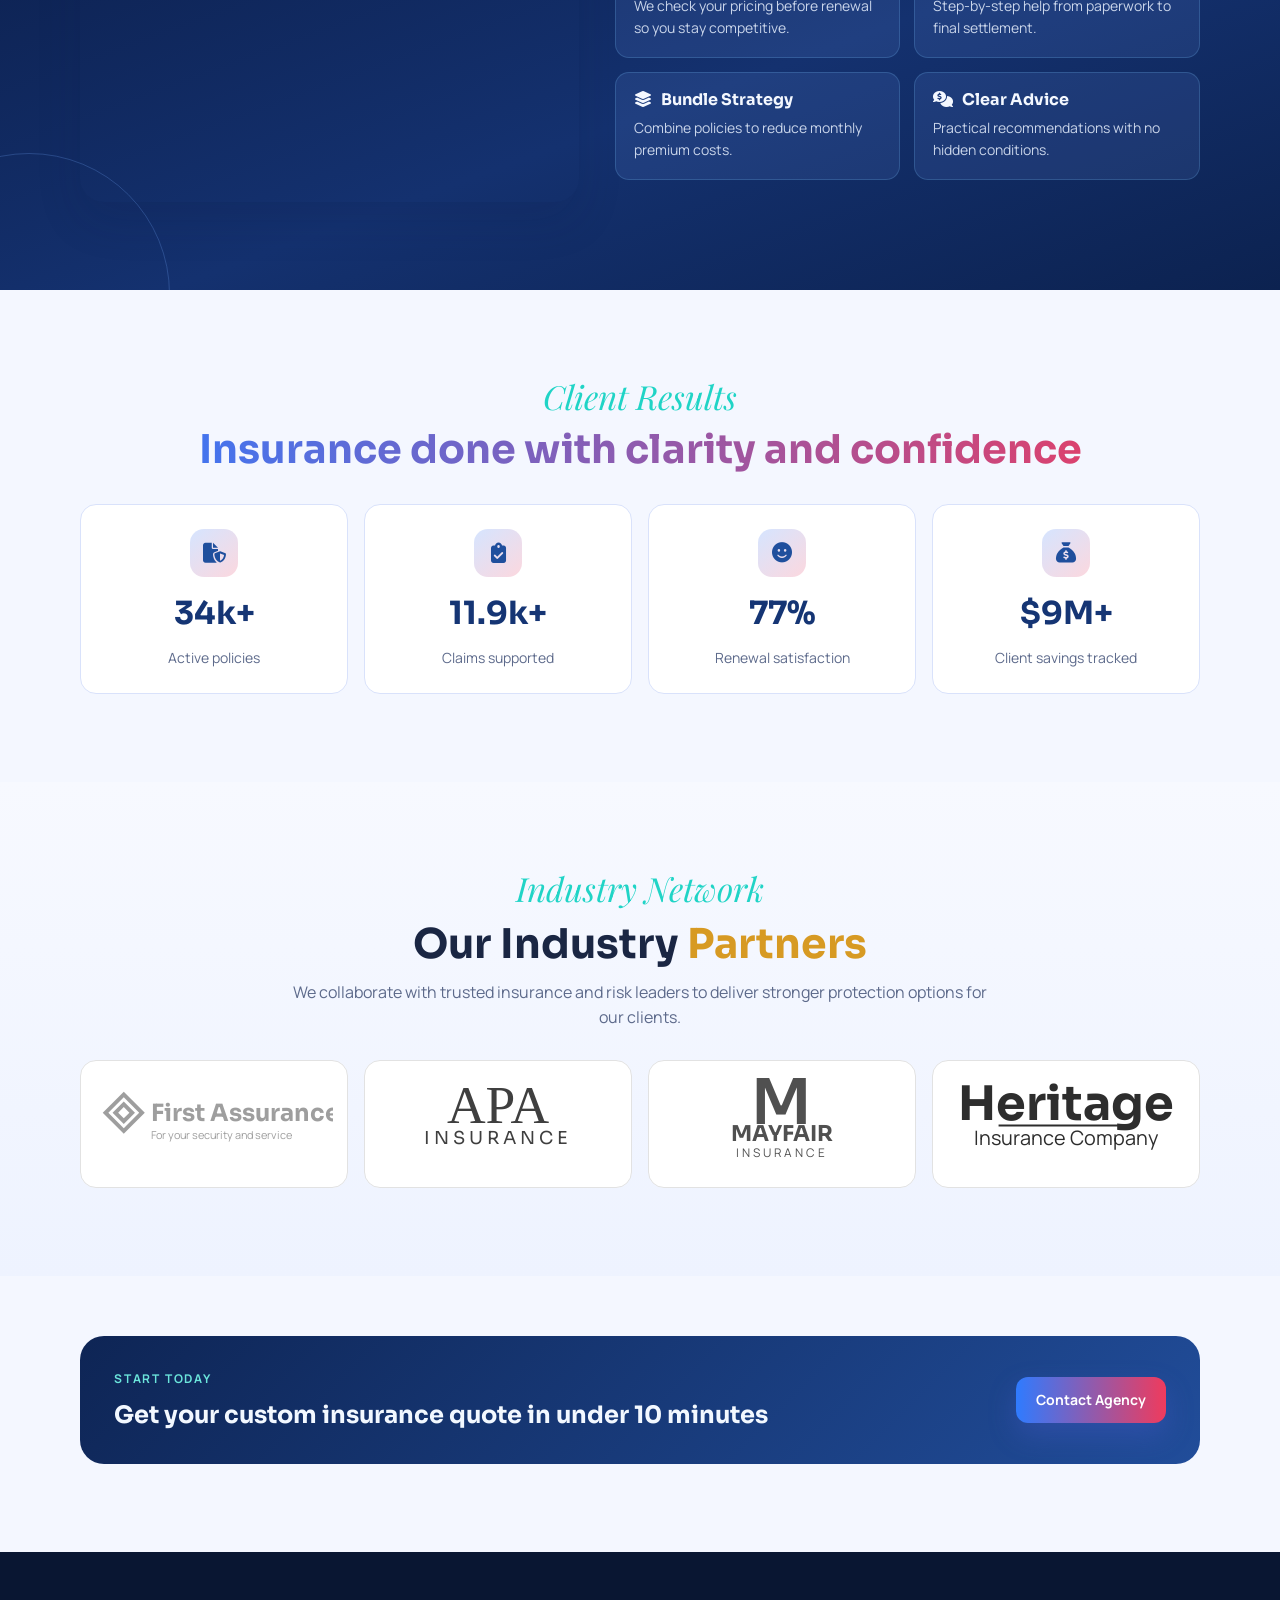
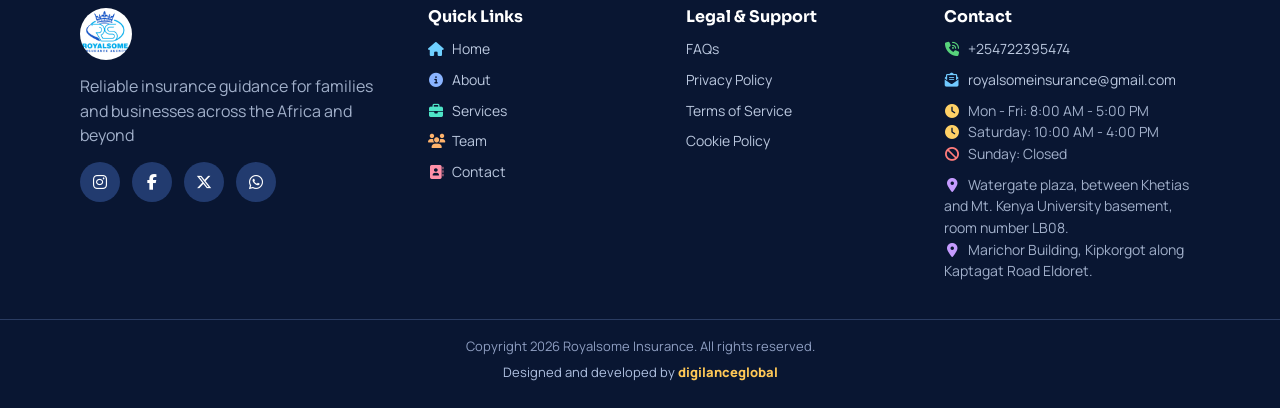
==== commit 4d912c51: "major changes" ====
--- a/index.html
+++ b/index.html
@@ -72,7 +72,7 @@
               <span class="mini-service-icon"><i class="fa-solid fa-house-chimney"></i></span>
             </div>
             <div class="mini-card-body">
-              <h3>Home</h3>
+              <h3>Home Insurance</h3>
               <p>Property protection for damage and theft.</p>
             </div>
           </a>
@@ -82,7 +82,7 @@
               <span class="mini-service-icon"><i class="fa-solid fa-car-side"></i></span>
             </div>
             <div class="mini-card-body">
-              <h3>Motor</h3>
+              <h3>Motor Insurance</h3>
               <p>Collision, liability, and roadside coverage.</p>
             </div>
           </a>
@@ -92,7 +92,7 @@
               <span class="mini-service-icon"><i class="fa-solid fa-heart-pulse"></i></span>
             </div>
             <div class="mini-card-body">
-              <h3>Health</h3>
+              <h3>Health Insurance</h3>
               <p>Medical plans with preventive care options.</p>
             </div>
           </a>
@@ -102,7 +102,7 @@
               <span class="mini-service-icon"><i class="fa-solid fa-user-shield"></i></span>
             </div>
             <div class="mini-card-body">
-              <h3>Life</h3>
+              <h3>Life Insurance</h3>
               <p>Long-term financial safety for your family.</p>
             </div>
           </a>
@@ -234,7 +234,7 @@
           <a href="https://instagram.com" target="_blank" rel="noopener" aria-label="Instagram"><i class="fa-brands fa-instagram"></i></a>
           <a href="https://facebook.com" target="_blank" rel="noopener" aria-label="Facebook"><i class="fa-brands fa-facebook-f"></i></a>
           <a href="https://x.com" target="_blank" rel="noopener" aria-label="X"><i class="fa-brands fa-x-twitter"></i></a>
-          <a href="https://wa.me/18005550100" target="_blank" rel="noopener" aria-label="WhatsApp"><i class="fa-brands fa-whatsapp"></i></a>
+          <a href="https://wa.me/254722395474" target="_blank" rel="noopener" aria-label="WhatsApp"><i class="fa-brands fa-whatsapp"></i></a>
         </div>
       </div>
       <div>
@@ -254,8 +254,8 @@
       </div>
       <div>
         <h4>Contact</h4>
-        <a href="tel:+18005550100"><i class="fa-solid fa-phone-volume"></i>+1 (800) 555-0100</a>
-        <a href="mailto:hello@royalsomeinsurance.com"><i class="fa-solid fa-envelope-open-text"></i>hello@royalsomeinsurance.com</a>
+        <a href="tel:+254722395474"><i class="fa-solid fa-phone-volume"></i>+254722395474</a>
+        <a href="mailto:royalsomeinsurance@gmail.com"><i class="fa-solid fa-envelope-open-text"></i>royalsomeinsurance@gmail.com</a>
         <p class="footer-meta"><i class="fa-solid fa-clock"></i>Mon - Fri: 8:00 AM - 5:00 PM<br><i class="fa-solid fa-clock"></i>Saturday: 10:00 AM - 4:00 PM<br><i class="fa-solid fa-ban"></i>Sunday: Closed</p>
         <p class="footer-meta"><i class="fa-solid fa-location-dot"></i>Watergate plaza, between Khetias and Mt. Kenya University basement, room number LB08.<br><i class="fa-solid fa-location-dot"></i>Marichor Building, Kipkorgot along Kaptagat Road Eldoret.</p>
       </div>
@@ -265,7 +265,7 @@
       <span class="dev-credit">Designed and developed by <a href="https://digilanceglobal.com" target="_blank" rel="noopener">digilanceglobal</a></span>
     </p>
   </footer>
-  <a class="whatsapp-float" href="https://wa.me/18005550100?text=Hi%20Royalsome%20Insurance%2C%20I%20need%20help%20with%20an%20insurance%20quote." target="_blank" rel="noopener" aria-label="Chat with us on WhatsApp">
+  <a class="whatsapp-float" href="https://wa.me/254722395474?text=Hi%20Royalsome%20Insurance%2C%20I%20need%20help%20with%20an%20insurance%20quote." target="_blank" rel="noopener" aria-label="Chat with us on WhatsApp">
     <i class="fa-brands fa-whatsapp"></i>
     <span>Chat with us</span>
   </a>
@@ -273,3 +273,4 @@
   <script src="script.js"></script>
 </body>
 </html>
+
--- a/style.css
+++ b/style.css
@@ -246,6 +246,31 @@
   margin-top: 10px; display: inline-flex; align-items: center; gap: 8px; font-size: 12px;
   color: rgba(226,248,255,.9); background: rgba(102,184,255,.2); padding: 8px 11px; border-radius: 999px;
 }
+.ceo-message-card {
+  max-width: 980px;
+  margin: 0 auto;
+  display: grid;
+  grid-template-columns: 220px 1fr;
+  gap: 24px;
+  align-items: center;
+  background: rgba(231,238,255,.08);
+  border: 1px solid rgba(137,203,255,.28);
+  border-radius: 18px;
+  padding: 24px;
+  color: #f2f7ff;
+}
+.ceo-message-photo {
+  width: 100%;
+  aspect-ratio: 1 / 1;
+  object-fit: cover;
+  border-radius: 16px;
+  border: 3px solid rgba(255,255,255,.3);
+}
+.ceo-message-body h2 { font-size: clamp(1.35rem, 2.7vw, 2rem); margin-bottom: 12px; }
+.ceo-message-body p { color: rgba(233,242,255,.9); margin-top: 10px; }
+.ceo-signoff { margin-top: 16px; display: grid; gap: 4px; }
+.ceo-signoff strong { font-family: "Sora", sans-serif; font-size: 1.06rem; color: #fff; }
+.ceo-signoff span { color: #6be5db; font-size: 14px; font-weight: 700; }
 
 .contact { padding-top: 60px; }
 .contact-box {
@@ -358,6 +383,8 @@
   .section-pad { padding: 72px 0; }
   .page-hero { padding-top: 176px; }
   .mini-card-grid, .partners-grid, .reason-grid, .service-grid, .stat-grid, .team-page-grid, .value-grid, .footer-grid { grid-template-columns: 1fr; }
+  .ceo-message-card { grid-template-columns: 1fr; padding: 20px; }
+  .ceo-message-photo { max-width: 220px; margin: 0 auto; }
   .contact-box { padding: 24px; }
   .whatsapp-float { padding: 12px; border-radius: 14px; }
   .whatsapp-float span { display: none; }
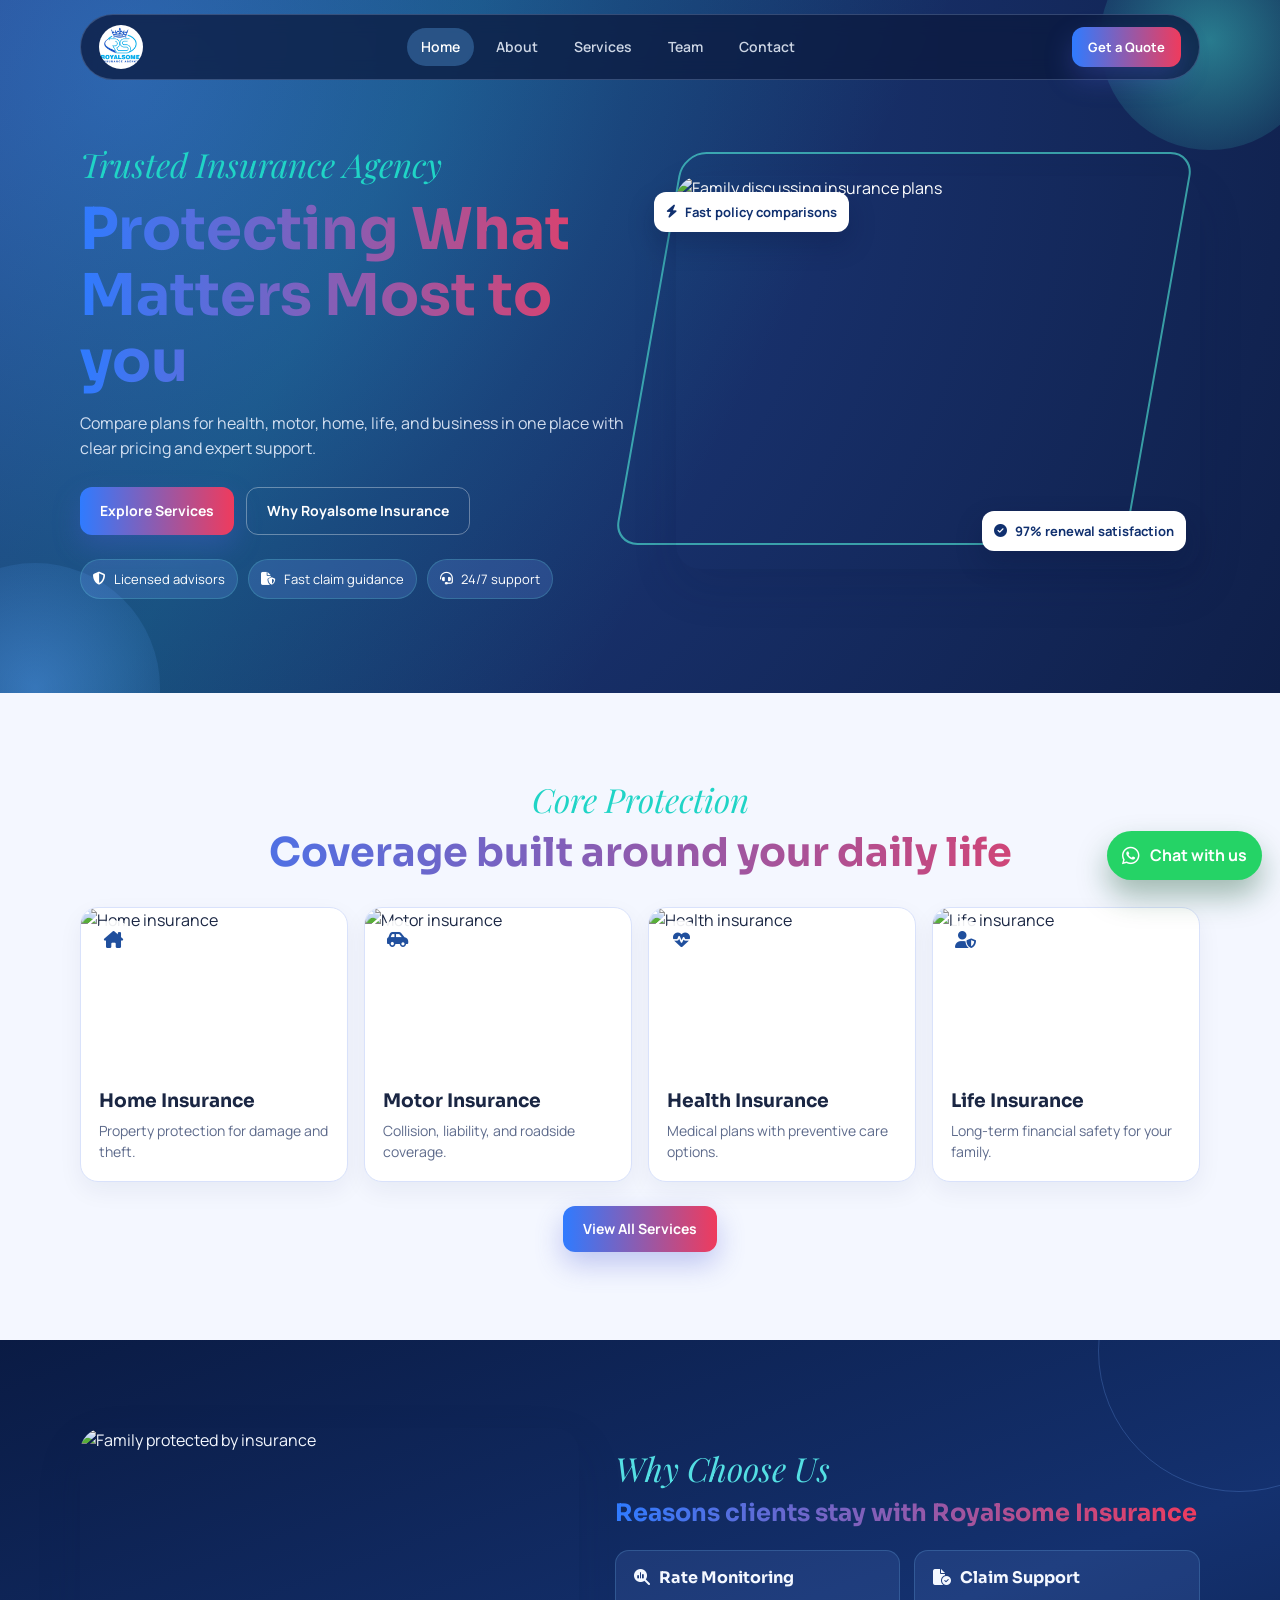
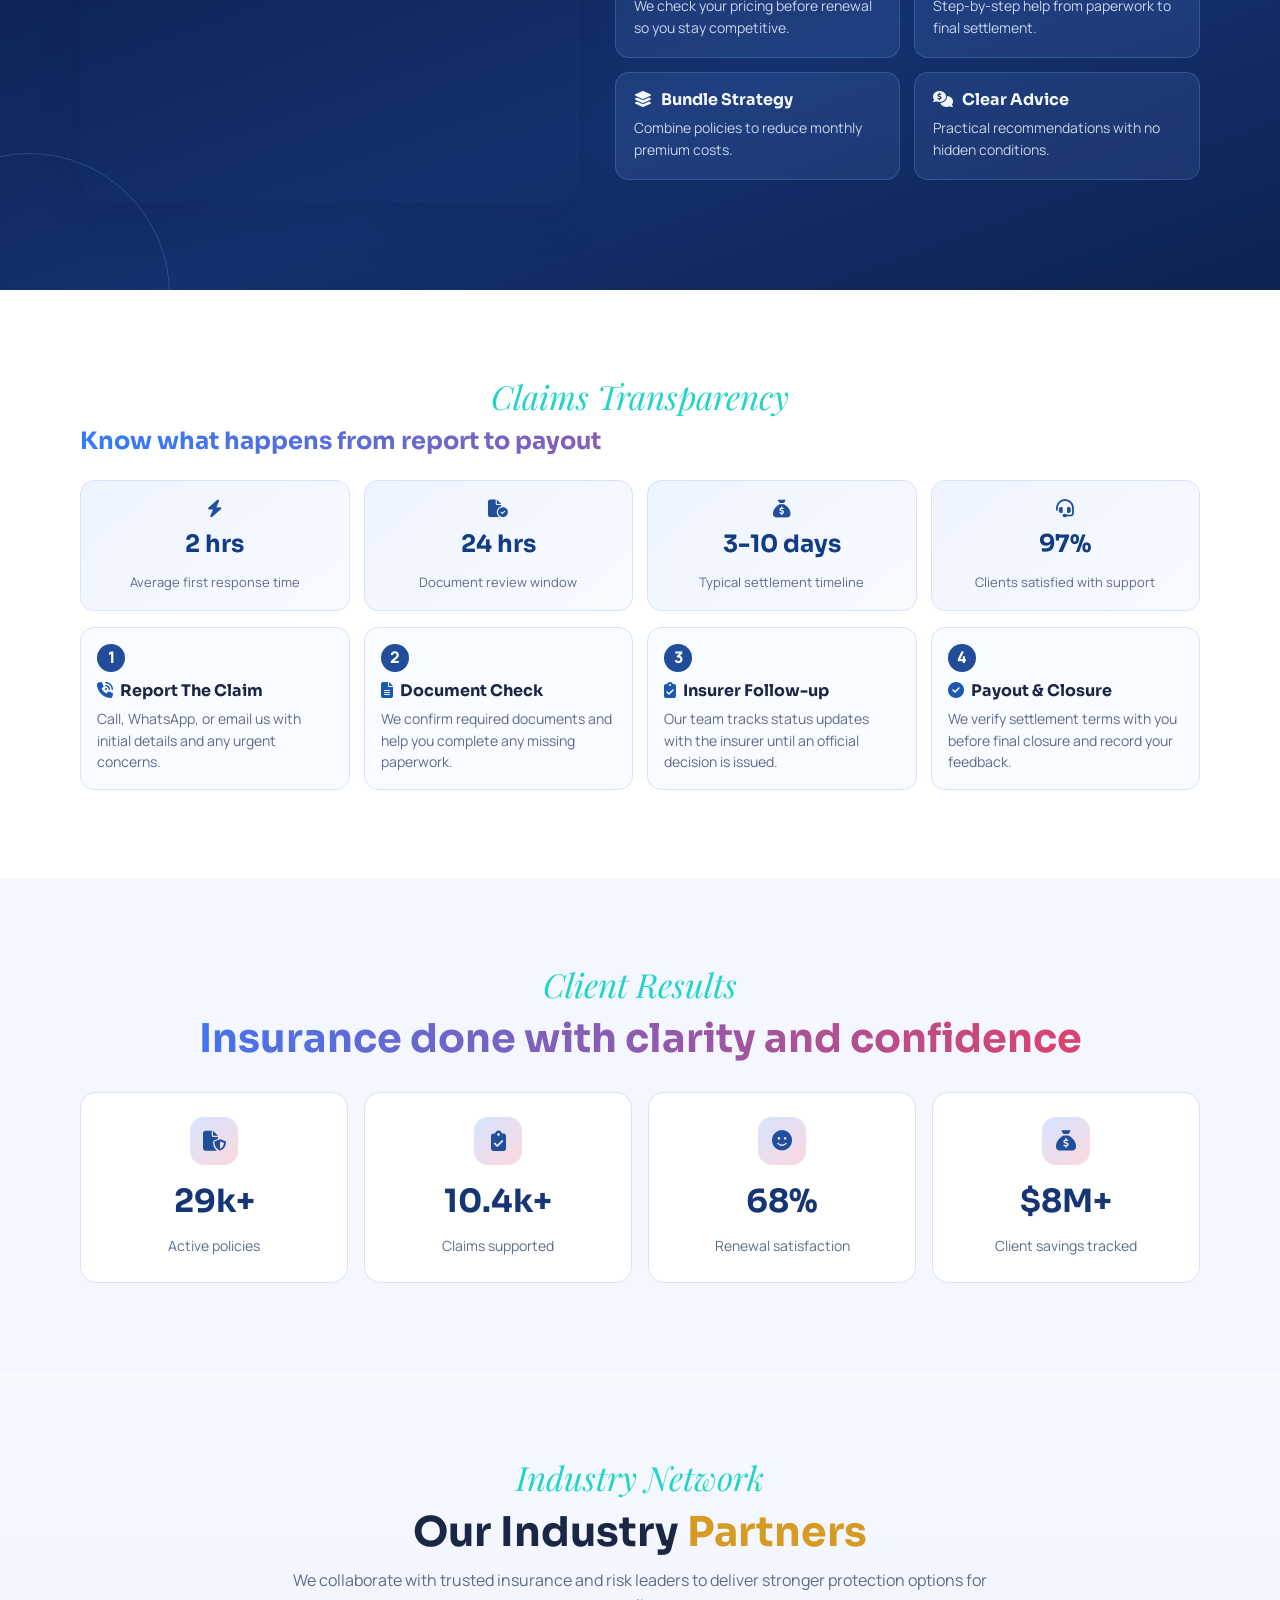
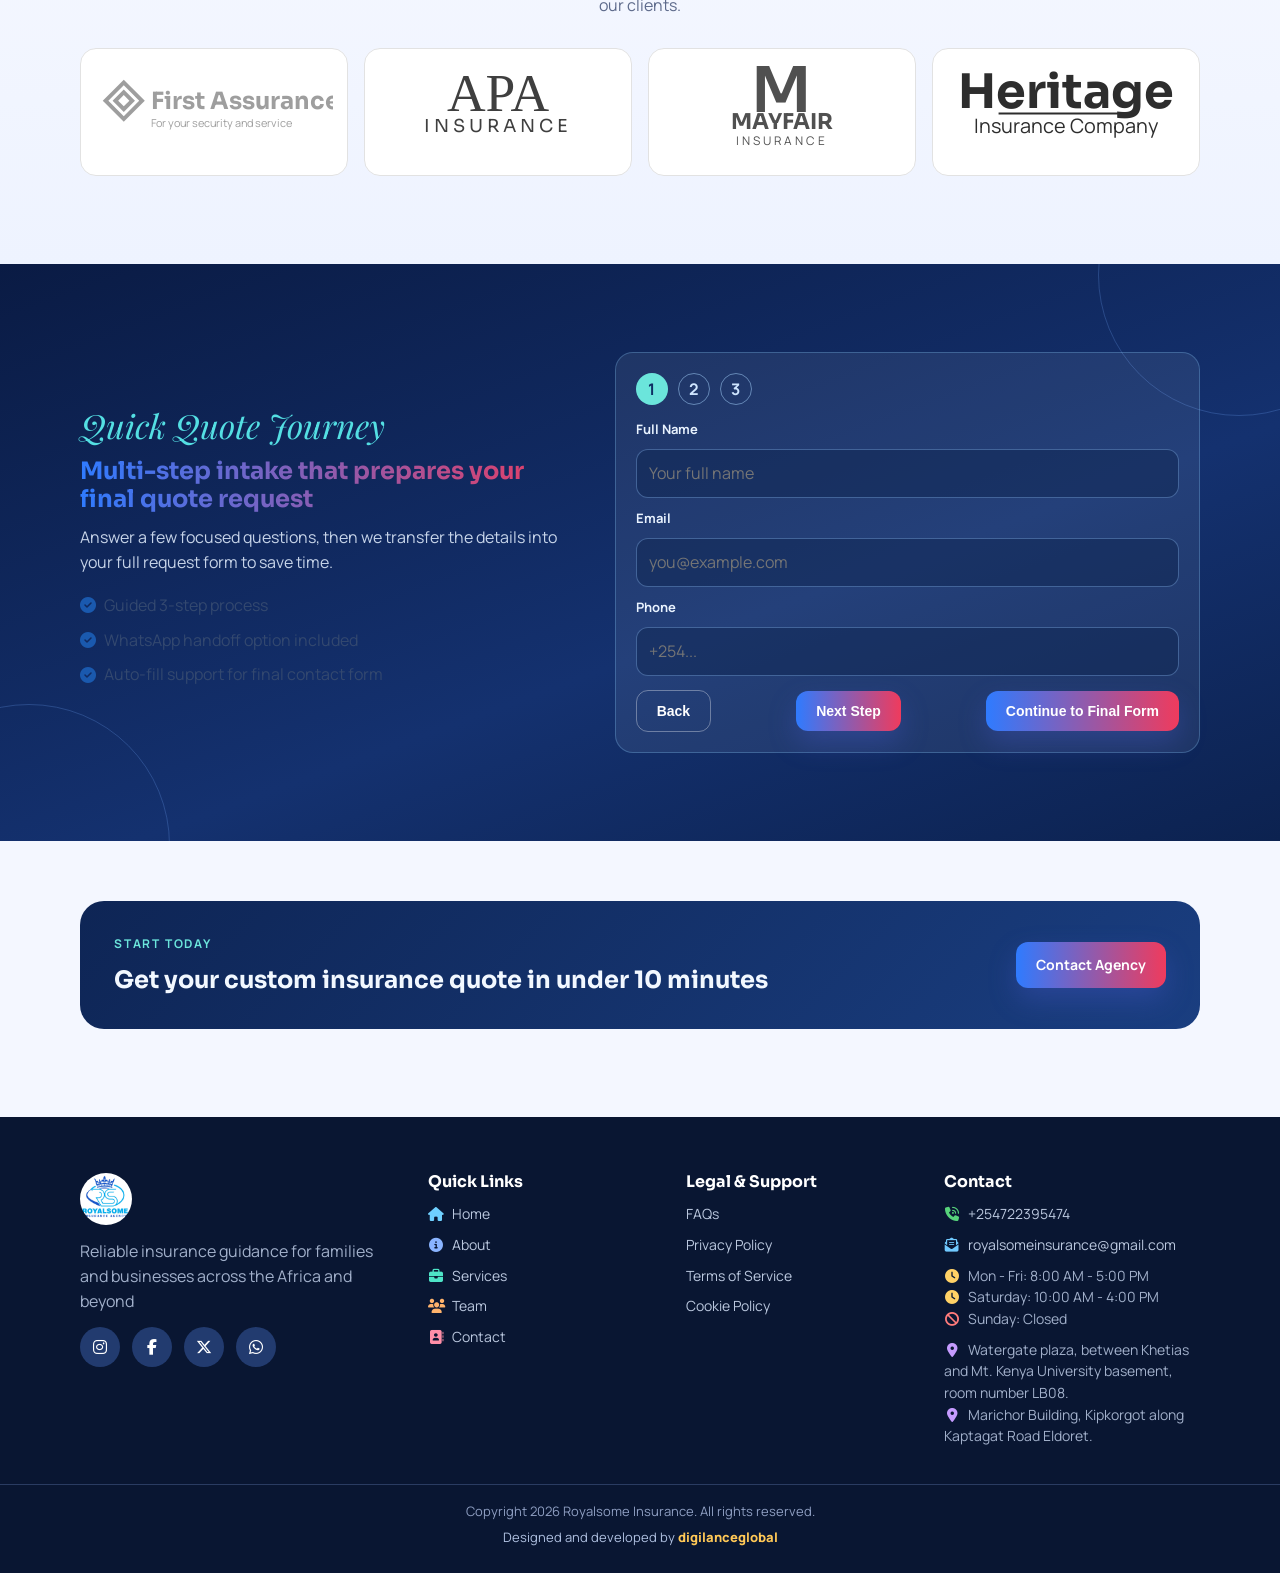
==== commit c7e5ab48: "changes before production" ====
--- a/index.html
+++ b/index.html
@@ -143,6 +143,41 @@
       </div>
     </section>
 
+    <section class="claims section-pad">
+      <div class="container">
+        <p class="eyebrow eyebrow-lite center" data-reveal>Claims Transparency</p>
+        <h2 class="gradient-text" data-reveal>Know what happens from report to payout</h2>
+        <div class="claims-metrics">
+          <article data-reveal>
+            <i class="fa-solid fa-bolt claims-metric-icon"></i>
+            <strong>2 hrs</strong>
+            <span>Average first response time</span>
+          </article>
+          <article data-reveal>
+            <i class="fa-solid fa-file-circle-check claims-metric-icon"></i>
+            <strong>24 hrs</strong>
+            <span>Document review window</span>
+          </article>
+          <article data-reveal>
+            <i class="fa-solid fa-sack-dollar claims-metric-icon"></i>
+            <strong>3-10 days</strong>
+            <span>Typical settlement timeline</span>
+          </article>
+          <article data-reveal>
+            <i class="fa-solid fa-headset claims-metric-icon"></i>
+            <strong>97%</strong>
+            <span>Clients satisfied with support</span>
+          </article>
+        </div>
+        <div class="claims-timeline">
+          <article data-reveal><span>1</span><h3><i class="fa-solid fa-phone-volume claims-step-icon"></i>Report The Claim</h3><p>Call, WhatsApp, or email us with initial details and any urgent concerns.</p></article>
+          <article data-reveal><span>2</span><h3><i class="fa-solid fa-file-lines claims-step-icon"></i>Document Check</h3><p>We confirm required documents and help you complete any missing paperwork.</p></article>
+          <article data-reveal><span>3</span><h3><i class="fa-solid fa-clipboard-check claims-step-icon"></i>Insurer Follow-up</h3><p>Our team tracks status updates with the insurer until an official decision is issued.</p></article>
+          <article data-reveal><span>4</span><h3><i class="fa-solid fa-circle-check claims-step-icon"></i>Payout & Closure</h3><p>We verify settlement terms with you before final closure and record your feedback.</p></article>
+        </div>
+      </div>
+    </section>
+
     <section class="stats section-pad">
       <div class="container">
         <p class="eyebrow eyebrow-lite center" data-reveal>Client Results</p>
@@ -212,6 +247,71 @@
       </div>
     </section>
 
+    <section class="quote-lab section-pad dark">
+      <div class="container split reverse">
+        <div class="reasons-copy" data-reveal>
+          <p class="eyebrow eyebrow-lite">Quick Quote Journey</p>
+          <h2 class="gradient-text">Multi-step intake that prepares your final quote request</h2>
+          <p class="copy">Answer a few focused questions, then we transfer the details into your full request form to save time.</p>
+          <ul class="list-check">
+            <li><i class="fa-solid fa-circle-check"></i> Guided 3-step process</li>
+            <li><i class="fa-solid fa-circle-check"></i> WhatsApp handoff option included</li>
+            <li><i class="fa-solid fa-circle-check"></i> Auto-fill support for final contact form</li>
+          </ul>
+        </div>
+        <form id="quickQuoteForm" class="quick-quote-form" data-reveal>
+          <div class="quick-steps" aria-label="Quote form steps">
+            <span class="active" data-step-pill="1">1</span>
+            <span data-step-pill="2">2</span>
+            <span data-step-pill="3">3</span>
+          </div>
+
+          <section class="quick-step is-active" data-step="1">
+            <label for="qqName">Full Name</label>
+            <input id="qqName" name="qq_name" type="text" placeholder="Your full name" required />
+            <label for="qqEmail">Email</label>
+            <input id="qqEmail" name="qq_email" type="email" placeholder="you@example.com" required />
+            <label for="qqPhone">Phone</label>
+            <input id="qqPhone" name="qq_phone" type="tel" placeholder="+254..." required />
+          </section>
+
+          <section class="quick-step" data-step="2">
+            <label for="qqType">Insurance Type</label>
+            <select id="qqType" name="qq_type" required>
+              <option value="">Select type</option>
+              <option>Motor Insurance</option>
+              <option>Home Insurance</option>
+              <option>Health Insurance</option>
+              <option>Life Insurance</option>
+              <option>Business Insurance</option>
+            </select>
+            <label for="qqBudget">Budget Range (KES per month)</label>
+            <select id="qqBudget" name="qq_budget" required>
+              <option value="">Select range</option>
+              <option>Below 5,000</option>
+              <option>5,000 - 15,000</option>
+              <option>15,000 - 40,000</option>
+              <option>Above 40,000</option>
+            </select>
+            <label for="qqStart">Preferred Start Date</label>
+            <input id="qqStart" name="qq_start" type="date" required />
+          </section>
+
+          <section class="quick-step" data-step="3">
+            <p class="quick-summary-title">Review Snapshot</p>
+            <div id="quickQuoteSummary" class="quick-summary"></div>
+            <a id="quickQuoteWhatsApp" class="btn btn-ghost" href="https://wa.me/254722395474" target="_blank" rel="noopener">Send Snapshot on WhatsApp</a>
+          </section>
+
+          <div class="quick-actions">
+            <button type="button" class="btn btn-ghost" id="quickPrev" disabled>Back</button>
+            <button type="button" class="btn" id="quickNext">Next Step</button>
+            <button type="submit" class="btn" id="quickSubmit" hidden>Continue to Final Form</button>
+          </div>
+        </form>
+      </div>
+    </section>
+
     <section class="contact section-pad">
       <div class="container contact-box" data-reveal>
         <div>
--- a/style.css
+++ b/style.css
@@ -25,6 +25,7 @@
   display: flex; align-items: center; justify-content: space-between; position: relative;
   gap: 18px; padding: 10px 18px; border-radius: 999px;
   background: rgba(11, 26, 63, 0.76); border: 1px solid rgba(179, 207, 255, 0.24); backdrop-filter: blur(10px);
+  animation: navDrop .55s ease both;
 }
 .brand { display: inline-flex; align-items: center; line-height: 1; }
 .brand-logo {
@@ -107,7 +108,10 @@
 .hero-points span {
   background: rgba(114,159,255,.2); border: 1px solid rgba(107,233,220,.2);
   border-radius: 999px; padding: 9px 12px; font-size: 13px; display: inline-flex; align-items: center; gap: 8px;
-}
+  animation: chipRise .5s ease both;
+}
+.hero-points span:nth-child(2) { animation-delay: .08s; }
+.hero-points span:nth-child(3) { animation-delay: .16s; }
 .hero-media { position: relative; }
 .hero-media::before {
   content: ""; position: absolute; left: -28px; right: 40px; top: -24px; bottom: 24px;
@@ -174,6 +178,140 @@
 .stat-grid strong { font-size: 2rem; font-family: "Sora", sans-serif; color: #153574; display: block; margin-bottom: 6px; }
 .stat-grid span { color: var(--muted); font-size: 14px; }
 
+.claims { background: #fff; }
+.claims-metrics {
+  margin-top: 24px;
+  display: grid;
+  grid-template-columns: repeat(4, minmax(0, 1fr));
+  gap: 14px;
+}
+.claims-metrics article {
+  background: linear-gradient(140deg, #eef4ff, #f8faff);
+  border: 1px solid var(--stroke);
+  border-radius: 14px;
+  padding: 16px;
+  text-align: center;
+  transition: transform .24s ease, box-shadow .24s ease, border-color .24s ease;
+}
+.claims-metrics article:hover {
+  transform: translateY(-4px);
+  border-color: #b8cbf8;
+  box-shadow: 0 12px 24px rgba(20, 50, 110, .12);
+}
+.claims-metric-icon {
+  font-size: 1.1rem;
+  color: #1f4f9d;
+  margin-bottom: 8px;
+  display: inline-block;
+  animation: iconBob 2.8s ease-in-out infinite;
+}
+.claims-metrics article:nth-child(2) .claims-metric-icon { animation-delay: .2s; }
+.claims-metrics article:nth-child(3) .claims-metric-icon { animation-delay: .4s; }
+.claims-metrics article:nth-child(4) .claims-metric-icon { animation-delay: .6s; }
+.claims-metrics strong {
+  display: block;
+  color: #123c83;
+  font-family: "Sora", sans-serif;
+  font-size: 1.5rem;
+  margin-bottom: 6px;
+}
+.claims-metrics span { color: var(--muted); font-size: 13px; }
+.claims-timeline {
+  margin-top: 16px;
+  display: grid;
+  grid-template-columns: repeat(4, minmax(0, 1fr));
+  gap: 14px;
+}
+.claims-timeline article {
+  background: #f8fbff;
+  border: 1px solid var(--stroke);
+  border-radius: 14px;
+  padding: 16px;
+  transition: transform .24s ease, box-shadow .24s ease, border-color .24s ease;
+}
+.claims-timeline article:hover {
+  transform: translateY(-4px);
+  border-color: #b8cbf8;
+  box-shadow: 0 12px 24px rgba(20, 50, 110, .12);
+}
+.claims-timeline span {
+  width: 28px;
+  height: 28px;
+  border-radius: 50%;
+  display: inline-grid;
+  place-items: center;
+  background: #214d9a;
+  color: #fff;
+  font-weight: 800;
+  margin-bottom: 10px;
+}
+.claims-timeline h3 { font-size: 1rem; margin-bottom: 8px; }
+.claims-step-icon { color: #1a59ae; margin-right: 7px; display: inline-block; transition: transform .2s ease; }
+.claims-timeline article:hover .claims-step-icon { transform: scale(1.14) rotate(-6deg); }
+.claims-timeline p { color: var(--muted); font-size: 14px; }
+
+.quote-lab .copy { color: rgba(228, 240, 255, .86); }
+.quick-quote-form {
+  background: rgba(231,238,255,.08);
+  border: 1px solid rgba(137,203,255,.28);
+  border-radius: 18px;
+  padding: 20px;
+  color: #f2f7ff;
+}
+.quick-steps {
+  display: flex;
+  align-items: center;
+  gap: 10px;
+  margin-bottom: 14px;
+}
+.quick-steps span {
+  width: 32px;
+  height: 32px;
+  border-radius: 50%;
+  border: 1px solid rgba(167, 213, 255, .5);
+  color: #cfe5ff;
+  display: inline-grid;
+  place-items: center;
+  font-weight: 700;
+  transition: transform .2s ease, background .2s ease, color .2s ease, border-color .2s ease;
+}
+.quick-steps span.active {
+  background: #6be5db;
+  color: #0e2f63;
+  border-color: transparent;
+  animation: activePulse 1.9s ease-in-out infinite;
+}
+.quick-step { display: none; }
+.quick-step.is-active { display: grid; gap: 10px; animation: stepFade .3s ease; }
+.quick-step label { font-size: 13px; font-weight: 700; color: #e9f3ff; }
+.quick-step input, .quick-step select {
+  width: 100%;
+  border-radius: 12px;
+  border: 1px solid rgba(146,194,255,.35);
+  background: rgba(17,39,84,.52);
+  color: #fff;
+  padding: 11px 12px;
+  font: inherit;
+}
+.quick-step input[type="date"]::-webkit-calendar-picker-indicator { filter: invert(1); opacity: .9; }
+.quick-summary-title { font-weight: 700; color: #fff; }
+.quick-summary {
+  border: 1px solid rgba(146,194,255,.35);
+  background: rgba(17,39,84,.45);
+  border-radius: 12px;
+  padding: 12px;
+  font-size: 14px;
+  color: #e2eeff;
+  line-height: 1.6;
+}
+.quick-actions {
+  margin-top: 14px;
+  display: flex;
+  align-items: center;
+  justify-content: space-between;
+  gap: 10px;
+}
+
 .partners { background: linear-gradient(180deg, #f7f9ff, #eef3ff); }
 .partners h2 { text-align: center; font-size: clamp(1.7rem,3.2vw,2.7rem); margin-bottom: 12px; }
 .partners h2 span { color: #d79a23; }
@@ -250,7 +388,7 @@
   max-width: 980px;
   margin: 0 auto;
   display: grid;
-  grid-template-columns: 220px 1fr;
+  grid-template-columns: minmax(220px, 260px) 1fr;
   gap: 24px;
   align-items: center;
   background: rgba(231,238,255,.08);
@@ -260,11 +398,15 @@
   color: #f2f7ff;
 }
 .ceo-message-photo {
-  width: 100%;
+  width: min(260px, 100%);
   aspect-ratio: 1 / 1;
-  object-fit: cover;
-  border-radius: 16px;
+  object-fit: contain;
+  background: #fff;
+  padding: 14px;
+  border-radius: 20px;
   border: 3px solid rgba(255,255,255,.3);
+  box-shadow: 0 12px 28px rgba(10, 24, 58, 0.28);
+  justify-self: center;
 }
 .ceo-message-body h2 { font-size: clamp(1.35rem, 2.7vw, 2rem); margin-bottom: 12px; }
 .ceo-message-body p { color: rgba(233,242,255,.9); margin-top: 10px; }
@@ -276,6 +418,8 @@
 .contact-box {
   background: linear-gradient(135deg, #0e2555, #214d9a); color: #f2f8ff; border-radius: 24px;
   display: flex; align-items: center; justify-content: space-between; gap: 22px; padding: 34px;
+  background-size: 160% 160%;
+  animation: gradientDrift 10s ease-in-out infinite;
 }
 .contact-box .eyebrow { color: #6be5db; }
 .contact-layout { display: grid; grid-template-columns: .95fr 1.05fr; gap: 26px; }
@@ -340,6 +484,7 @@
   position: fixed; right: 18px; bottom: 20px; z-index: 220; display: inline-flex; align-items: center; gap: 10px;
   border-radius: 999px; padding: 12px 15px; background: #25d366; color: #fff; box-shadow: 0 16px 30px rgba(12,78,39,.36);
   font-weight: 700; transition: transform .24s ease, box-shadow .24s ease;
+  animation: pulseSoft 2.6s ease-in-out infinite;
 }
 .whatsapp-float:hover { transform: translateY(-2px); box-shadow: 0 18px 32px rgba(10,94,43,.46); }
 .whatsapp-float i { font-size: 20px; }
@@ -348,6 +493,34 @@
 [data-reveal].in-view { opacity: 1; transform: translateY(0); }
 
 @keyframes float { 0%,100% { transform: translateY(0); } 50% { transform: translateY(-12px); } }
+@keyframes navDrop { from { opacity: 0; transform: translateY(-10px); } to { opacity: 1; transform: translateY(0); } }
+@keyframes chipRise { from { opacity: 0; transform: translateY(8px); } to { opacity: 1; transform: translateY(0); } }
+@keyframes iconBob { 0%,100% { transform: translateY(0); } 50% { transform: translateY(-4px); } }
+@keyframes activePulse { 0%,100% { transform: scale(1); } 50% { transform: scale(1.08); } }
+@keyframes stepFade { from { opacity: 0; transform: translateY(8px); } to { opacity: 1; transform: translateY(0); } }
+@keyframes gradientDrift { 0%,100% { background-position: 0% 50%; } 50% { background-position: 100% 50%; } }
+@keyframes pulseSoft {
+  0%,100% { box-shadow: 0 16px 30px rgba(12,78,39,.36); }
+  50% { box-shadow: 0 22px 36px rgba(12,78,39,.44); }
+}
+
+@media (prefers-reduced-motion: reduce) {
+  .nav-wrap,
+  .hero-points span,
+  .claims-metric-icon,
+  .quick-steps span.active,
+  .quick-step.is-active,
+  .contact-box,
+  .whatsapp-float {
+    animation: none !important;
+  }
+  .claims-metrics article,
+  .claims-timeline article,
+  .claims-step-icon,
+  .quick-steps span {
+    transition: none !important;
+  }
+}
 
 @media (max-width: 1120px) {
   .nav-links { gap: 3px; }
@@ -358,6 +531,7 @@
   .hero-grid, .split, .split.reverse, .contact-layout { grid-template-columns: 1fr; }
   .hero-media { margin-top: 8px; }
   .mini-card-grid, .partners-grid, .service-grid, .stat-grid, .team-page-grid, .value-grid { grid-template-columns: repeat(2,minmax(0,1fr)); }
+  .claims-timeline, .claims-metrics { grid-template-columns: repeat(2,minmax(0,1fr)); }
   .footer-grid { grid-template-columns: 1fr 1fr; }
   .contact-box { flex-direction: column; align-items: flex-start; }
 }
@@ -383,6 +557,9 @@
   .section-pad { padding: 72px 0; }
   .page-hero { padding-top: 176px; }
   .mini-card-grid, .partners-grid, .reason-grid, .service-grid, .stat-grid, .team-page-grid, .value-grid, .footer-grid { grid-template-columns: 1fr; }
+  .claims-timeline, .claims-metrics { grid-template-columns: 1fr; }
+  .quick-actions { flex-direction: column; align-items: stretch; }
+  .quick-actions .btn { width: 100%; }
   .ceo-message-card { grid-template-columns: 1fr; padding: 20px; }
   .ceo-message-photo { max-width: 220px; margin: 0 auto; }
   .contact-box { padding: 24px; }
